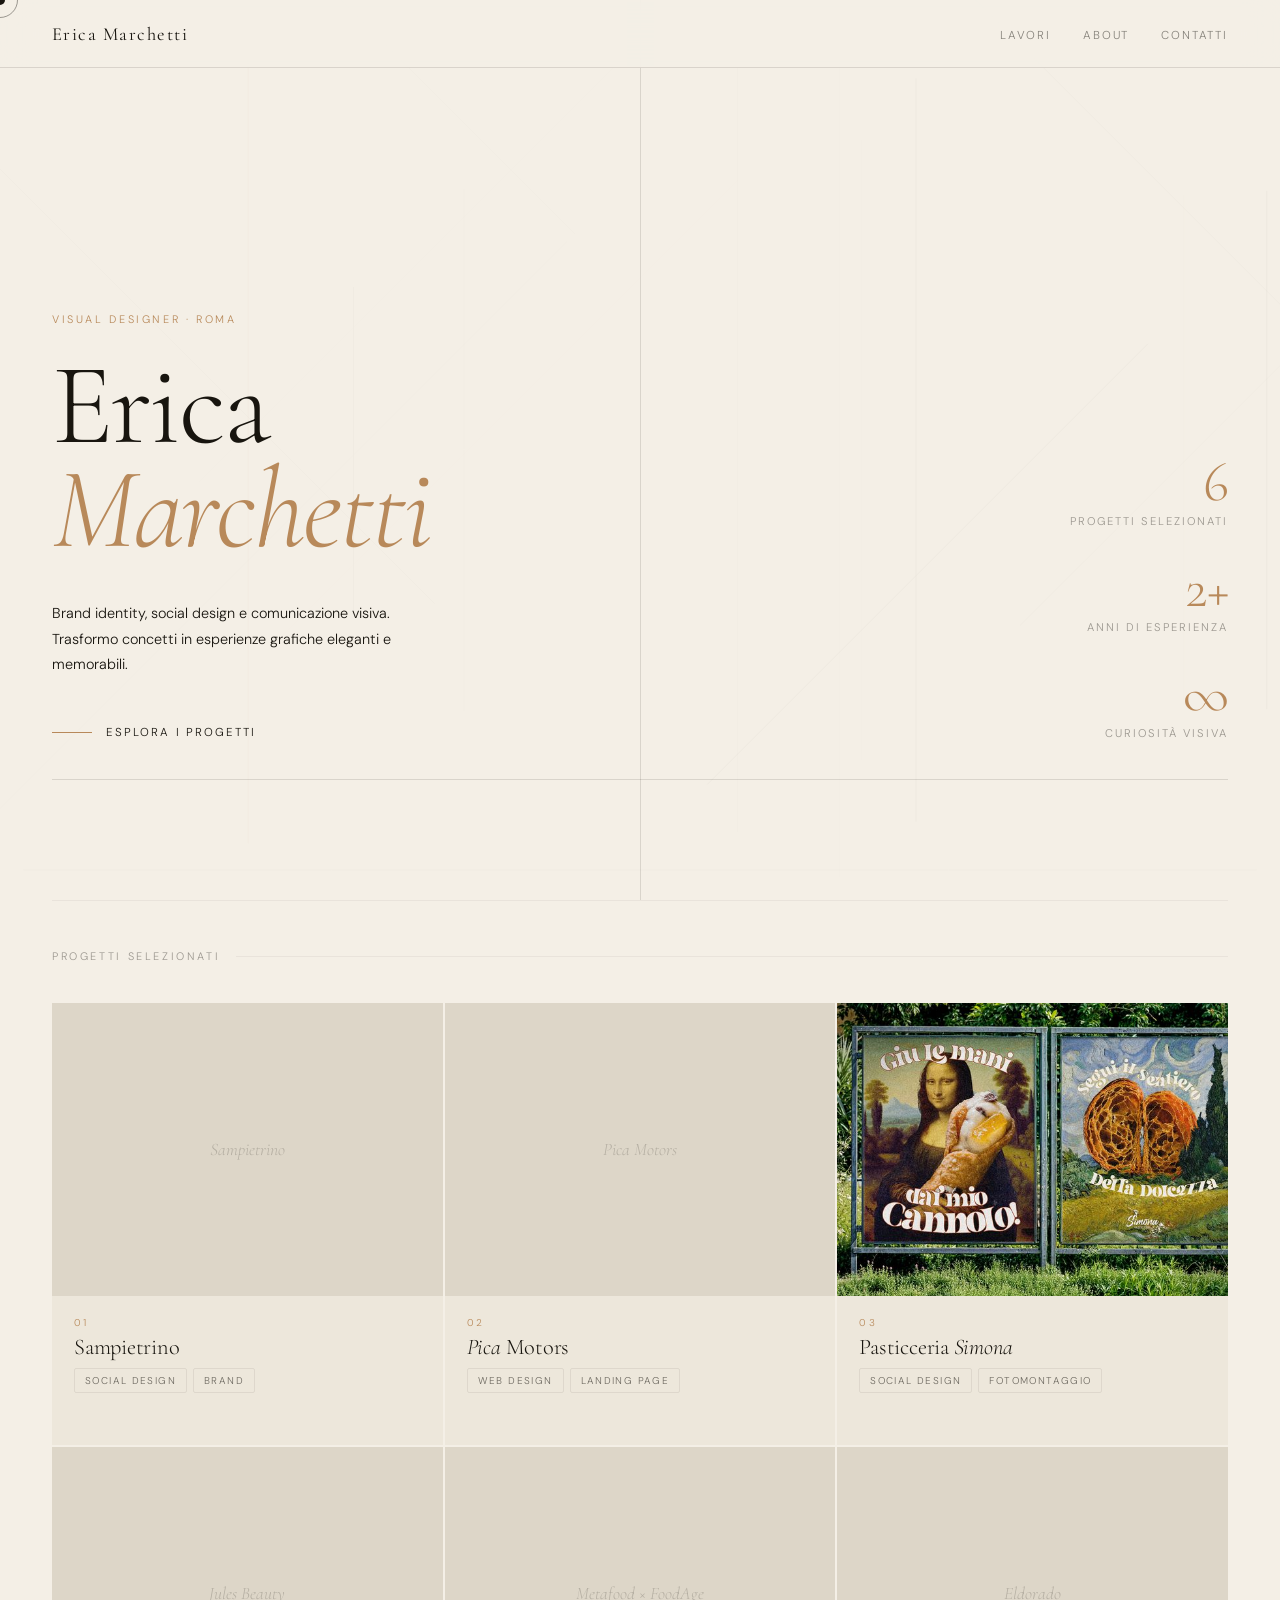
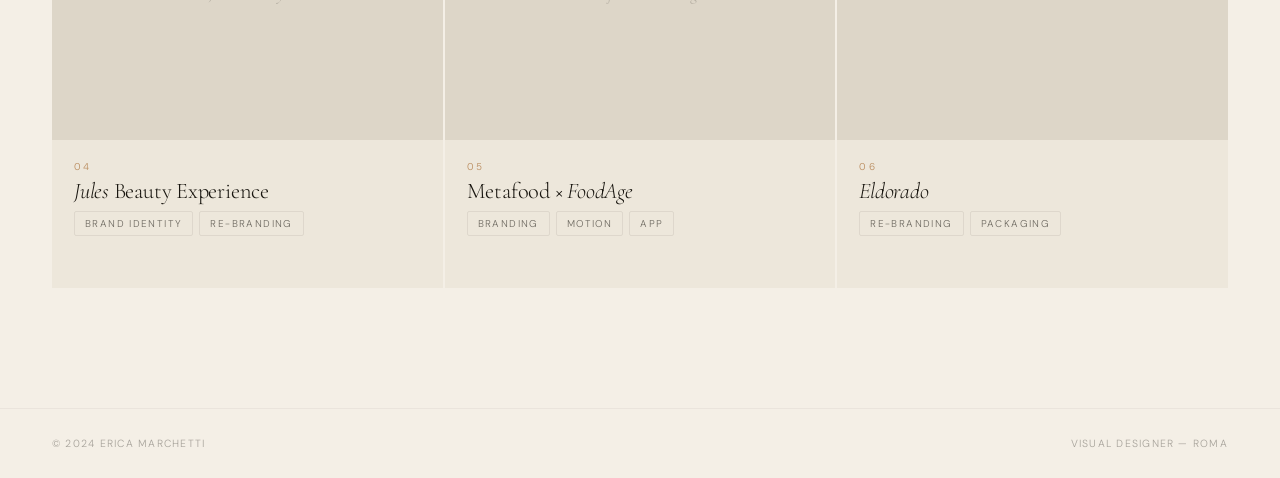
==== index.html @ 9c2c6894 "Add files via upload" ====
<!DOCTYPE html>
<html lang="it">
<head>
  <meta charset="UTF-8"/>
  <meta name="viewport" content="width=device-width, initial-scale=1.0"/>
  <title>Erica Marchetti — Visual Designer</title>
  <link href="https://fonts.googleapis.com/css2?family=Cormorant+Garamond:ital,wght@0,300;0,400;0,600;1,300;1,400;1,600&family=DM+Sans:wght@300;400;500&display=swap" rel="stylesheet"/>
  <style>
    :root {
      --cream: #f4efe6;
      --cream-dark: #ede7db;
      --ink: #18150f;
      --ink-mid: rgba(24,21,15,0.5);
      --ink-light: rgba(24,21,15,0.12);
      --gold: #b8895a;
      --gold-light: #d4a97a;
    }

    *, *::before, *::after { box-sizing: border-box; margin: 0; padding: 0; }
    html { scroll-behavior: smooth; font-size: 16px; }

    body {
      background: var(--cream);
      color: var(--ink);
      font-family: 'DM Sans', sans-serif;
      font-weight: 300;
      overflow-x: hidden;
      cursor: none;
    }

    /* CURSOR */
    .cursor {
      position: fixed; top: 0; left: 0; z-index: 9999;
      width: 10px; height: 10px;
      background: var(--ink);
      border-radius: 50%;
      pointer-events: none;
      transform: translate(-50%, -50%);
      transition: width 0.3s, height 0.3s, background 0.3s;
    }
    .cursor-ring {
      position: fixed; top: 0; left: 0; z-index: 9998;
      width: 36px; height: 36px;
      border: 1px solid var(--ink);
      border-radius: 50%;
      pointer-events: none;
      transform: translate(-50%, -50%);
      transition: width 0.3s, height 0.3s, opacity 0.3s;
      opacity: 0.4;
    }
    body.hovering .cursor { width: 6px; height: 6px; background: var(--gold); }
    body.hovering .cursor-ring { width: 56px; height: 56px; opacity: 0.18; }

    /* PAGE SYSTEM */
    .page { display: none; min-height: 100vh; }
    .page.active { display: block; animation: pageFadeIn 0.55s ease; }
    @keyframes pageFadeIn { from { opacity: 0; transform: translateY(14px); } to { opacity: 1; transform: translateY(0); } }

    /* NAV */
    nav {
      position: fixed; top: 0; left: 0; right: 0; z-index: 200;
      height: 68px;
      display: flex; align-items: center; justify-content: space-between;
      padding: 0 52px;
      background: rgba(244,239,230,0.92);
      backdrop-filter: blur(16px);
      border-bottom: 1px solid var(--ink-light);
    }
    .nav-logo {
      font-family: 'Cormorant Garamond', serif;
      font-size: 1.15rem; font-weight: 400; letter-spacing: 0.08em;
      color: var(--ink); text-decoration: none; cursor: none;
    }
    .nav-links { display: flex; gap: 32px; list-style: none; }
    .nav-links a {
      font-size: 0.72rem; letter-spacing: 0.16em; text-transform: uppercase;
      color: var(--ink); text-decoration: none; opacity: 0.5;
      transition: opacity 0.3s; cursor: none;
    }
    .nav-links a:hover { opacity: 1; }
    .nav-back {
      display: none; align-items: center; gap: 10px;
      font-size: 0.72rem; letter-spacing: 0.16em; text-transform: uppercase;
      color: var(--ink); text-decoration: none; opacity: 0.5;
      transition: opacity 0.3s; cursor: none;
      background: none; border: none; font-family: inherit;
    }
    .nav-back:hover { opacity: 1; }
    .nav-back.visible { display: flex; }

    /* HERO */
    .hero {
      min-height: 100vh;
      padding: 68px 52px 80px;
      display: grid; grid-template-columns: 1fr 1fr;
      align-items: end; position: relative; overflow: hidden;
    }
    .hero::before {
      content: ''; position: absolute; top: 0; left: 50%; bottom: 0;
      width: 1px; background: var(--ink-light);
    }
    .hero-line-h {
      position: absolute; left: 52px; right: 52px; bottom: 120px;
      height: 1px; background: var(--ink-light);
    }
    .hero-left { padding-bottom: 80px; }
    .hero-eyebrow {
      font-size: 0.68rem; letter-spacing: 0.24em; text-transform: uppercase;
      color: var(--gold); margin-bottom: 28px;
      animation: fadeUp 1s ease both;
    }
    .hero-name {
      font-family: 'Cormorant Garamond', serif;
      font-size: clamp(5rem, 9vw, 8.5rem);
      font-weight: 300; line-height: 0.9; letter-spacing: -0.02em;
      animation: fadeUp 1s 0.1s ease both;
    }
    .hero-name em { font-style: italic; color: var(--gold); display: block; }
    .hero-role {
      margin-top: 40px; font-size: 0.9rem; line-height: 1.75;
      opacity: 0.6; max-width: 380px;
      animation: fadeUp 1s 0.2s ease both;
    }
    .hero-cta {
      margin-top: 48px; display: inline-flex; align-items: center; gap: 14px;
      font-size: 0.72rem; letter-spacing: 0.18em; text-transform: uppercase;
      color: var(--ink); text-decoration: none; cursor: none;
      animation: fadeUp 1s 0.35s ease both; transition: gap 0.3s;
    }
    .hero-cta:hover { gap: 22px; }
    .hero-cta-line { width: 40px; height: 1px; background: var(--gold); }
    .hero-right {
      padding-bottom: 80px; display: flex; flex-direction: column;
      justify-content: flex-end; align-items: flex-end;
      animation: fadeUp 1s 0.4s ease both;
    }
    .hero-stats { display: flex; flex-direction: column; gap: 32px; text-align: right; }
    .stat-num {
      font-family: 'Cormorant Garamond', serif;
      font-size: 3.5rem; font-weight: 300; line-height: 1;
      color: var(--gold); letter-spacing: -0.02em;
    }
    .stat-label { font-size: 0.7rem; letter-spacing: 0.18em; text-transform: uppercase; opacity: 0.4; margin-top: 4px; }

    /* PROJECTS INDEX */
    #page-home .projects-section { padding: 0 52px 120px; }
    .projects-label {
      font-size: 0.68rem; letter-spacing: 0.24em; text-transform: uppercase;
      opacity: 0.4; padding: 48px 0 40px;
      border-top: 1px solid var(--ink-light);
      display: flex; align-items: center; gap: 16px;
    }
    .projects-label::after { content: ''; flex: 1; height: 1px; background: var(--ink-light); }
    .projects-list { display: flex; flex-direction: column; }
    .project-row {
      display: grid; grid-template-columns: 64px 1fr auto 160px;
      align-items: center; gap: 32px;
      padding: 28px 0; border-bottom: 1px solid var(--ink-light);
      cursor: none; position: relative;
      transition: padding-left 0.4s ease;
      text-decoration: none; color: inherit;
    }
    .project-row::before {
      content: ''; position: absolute; left: 0; top: 0; bottom: 0;
      width: 0; background: var(--cream-dark);
      transition: width 0.4s ease; z-index: -1;
    }
    .project-row:hover { padding-left: 20px; }
    .project-row:hover::before { width: 100%; }
    .row-num {
      font-family: 'Cormorant Garamond', serif;
      font-size: 1.1rem; font-weight: 300; opacity: 0.3; letter-spacing: 0.06em;
    }
    .row-title {
      font-family: 'Cormorant Garamond', serif;
      font-size: clamp(1.6rem, 2.5vw, 2.2rem); font-weight: 300; letter-spacing: -0.01em;
    }
    .row-title em { font-style: italic; }
    .row-tags { display: flex; gap: 8px; flex-wrap: wrap; justify-content: flex-end; }
    .tag {
      font-size: 0.62rem; letter-spacing: 0.14em; text-transform: uppercase;
      padding: 5px 10px; border: 1px solid var(--ink-light); border-radius: 2px;
      white-space: nowrap; opacity: 0.6;
    }
    .row-arrow {
      display: flex; align-items: center; justify-content: flex-end;
      opacity: 0; transform: translateX(-8px);
      transition: all 0.3s; font-size: 0.7rem;
      letter-spacing: 0.16em; text-transform: uppercase; gap: 8px;
    }
    .row-arrow svg { width: 18px; }
    .project-row:hover .row-arrow { opacity: 1; transform: translateX(0); }

    /* DETAIL PAGES */
    .detail-hero {
      min-height: 58vh; padding: 120px 52px 80px;
      display: grid; grid-template-columns: 1fr 1fr;
      align-items: end; gap: 80px;
      border-bottom: 1px solid var(--ink-light);
      position: relative; overflow: hidden;
    }
    .detail-hero-bg {
      position: absolute; inset: 0;
      display: flex; align-items: center; justify-content: center;
      font-family: 'Cormorant Garamond', serif;
      font-size: clamp(7rem, 18vw, 20rem);
      font-weight: 300; font-style: italic;
      opacity: 0.04; color: var(--ink);
      pointer-events: none; user-select: none;
      letter-spacing: -0.04em; white-space: nowrap;
    }
    .detail-eyebrow {
      font-size: 0.65rem; letter-spacing: 0.24em; text-transform: uppercase;
      color: var(--gold); margin-bottom: 20px;
    }
    .detail-title {
      font-family: 'Cormorant Garamond', serif;
      font-size: clamp(2.8rem, 5.5vw, 5rem);
      font-weight: 300; line-height: 0.95; letter-spacing: -0.02em;
    }
    .detail-title em { font-style: italic; }
    .detail-meta { display: flex; flex-direction: column; gap: 24px; justify-content: flex-end; }
    .meta-item { display: flex; flex-direction: column; gap: 6px; }
    .meta-label { font-size: 0.62rem; letter-spacing: 0.2em; text-transform: uppercase; opacity: 0.4; }
    .meta-value { font-size: 0.88rem; }

    .detail-body { padding: 80px 52px; }
    .detail-grid {
      display: grid; grid-template-columns: 1fr 1fr;
      gap: 80px; margin-bottom: 80px;
      padding-bottom: 80px; border-bottom: 1px solid var(--ink-light);
    }
    .detail-section-label {
      font-size: 0.62rem; letter-spacing: 0.22em; text-transform: uppercase;
      color: var(--gold); margin-bottom: 16px;
    }
    .detail-section-title {
      font-family: 'Cormorant Garamond', serif;
      font-size: 1.5rem; font-weight: 300; margin-bottom: 16px;
    }
    .detail-text { font-size: 0.92rem; line-height: 1.85; opacity: 0.65; }
    .tools-row { display: flex; flex-wrap: wrap; gap: 8px; margin-top: 24px; }
    .tool-chip {
      padding: 7px 14px; border: 1px solid var(--ink-light);
      font-size: 0.72rem; letter-spacing: 0.08em; border-radius: 2px;
    }

    /* MOCKUP PLACEHOLDERS */
    .mockup-grid { display: grid; gap: 3px; margin-bottom: 60px; }
    .mockup-grid.cols-2 { grid-template-columns: 1fr 1fr; }
    .mockup-grid.cols-3 { grid-template-columns: 1fr 1fr 1fr; }
    .mockup-grid.hero-layout { grid-template-columns: 2fr 1fr; }
    .mockup {
      aspect-ratio: 4/3; background: var(--cream-dark);
      display: flex; align-items: center; justify-content: center;
      position: relative; overflow: hidden;
    }
    .mockup.tall { aspect-ratio: 3/4; }
    .mockup.wide { aspect-ratio: 16/7; grid-column: 1 / -1; }
    .mockup.square { aspect-ratio: 1; }
    .mockup-inner { text-align: center; }
    .mockup-svg { width: 36px; height: 36px; margin: 0 auto 12px; opacity: 0.2; display: block; }
    .mockup-label {
      font-size: 0.6rem; letter-spacing: 0.18em; text-transform: uppercase;
      opacity: 0.25;
    }
    .mockup.dark .mockup-label { color: #fff; }
    .mockup.dark .mockup-svg { filter: invert(1); }

    /* per-project tints */
    .t1 { background: #ece2cf; }
    .t2 { background: #1c1c21; }
    .t3 { background: #e8ddd3; }
    .t4 { background: #dde0ef; }
    .t5 { background: #261710; }
    .t6 { background: #f5d5df; }

    /* palette swatch row */
    .palette-row { display: flex; gap: 3px; margin-bottom: 60px; }
    .swatch { height: 56px; flex: 1; }

    /* NEXT PROJECT */
    .next-project {
      padding: 60px 52px; border-top: 1px solid var(--ink-light);
      display: flex; align-items: center; justify-content: space-between;
      cursor: none; text-decoration: none; color: var(--ink);
      transition: background 0.4s;
    }
    .next-project:hover { background: var(--cream-dark); }
    .next-label { font-size: 0.65rem; letter-spacing: 0.2em; text-transform: uppercase; opacity: 0.4; margin-bottom: 10px; }
    .next-title {
      font-family: 'Cormorant Garamond', serif;
      font-size: clamp(1.8rem, 3vw, 2.8rem); font-weight: 300; letter-spacing: -0.01em;
    }
    .next-arrow { font-size: 2rem; opacity: 0.3; transition: transform 0.3s, opacity 0.3s; }
    .next-project:hover .next-arrow { transform: translateX(12px); opacity: 0.7; }

    /* ABOUT */
    .about-hero {
      padding: 140px 52px 80px;
      display: grid; grid-template-columns: 1fr 1fr;
      gap: 80px; border-bottom: 1px solid var(--ink-light);
    }
    .about-title {
      font-family: 'Cormorant Garamond', serif;
      font-size: clamp(3.5rem, 7vw, 6rem);
      font-weight: 300; line-height: 0.92; letter-spacing: -0.02em;
    }
    .about-title em { font-style: italic; color: var(--gold); }
    .about-bio-text { font-size: 1rem; line-height: 1.9; opacity: 0.65; padding-top: 16px; }
    .about-bio-text strong { font-weight: 500; color: var(--ink); }
    .about-skills-section { padding: 80px 52px; }
    .skills-grid { display: grid; grid-template-columns: repeat(3, 1fr); gap: 2px; margin-top: 48px; }
    .skill-card {
      padding: 36px 28px; background: var(--cream-dark);
      border-bottom: 3px solid transparent; transition: border-color 0.3s;
    }
    .skill-card:hover { border-color: var(--gold); }
    .skill-card-num {
      font-family: 'Cormorant Garamond', serif;
      font-size: 2.5rem; font-weight: 300; color: var(--gold); opacity: 0.5; margin-bottom: 16px;
    }
    .skill-card-title { font-size: 0.9rem; font-weight: 500; margin-bottom: 10px; }
    .skill-card-text { font-size: 0.8rem; line-height: 1.7; opacity: 0.55; }

    /* CONTACT */
    .contact-hero {
      min-height: 100vh; padding: 68px 52px 80px;
      display: flex; flex-direction: column; justify-content: center;
    }
    .contact-title {
      font-family: 'Cormorant Garamond', serif;
      font-size: clamp(4rem, 9vw, 9rem);
      font-weight: 300; line-height: 0.9;
      letter-spacing: -0.03em; margin-bottom: 64px;
    }
    .contact-title em { font-style: italic; color: var(--gold); }
    .contact-item {
      display: flex; align-items: center; justify-content: space-between;
      padding: 28px 0; border-bottom: 1px solid var(--ink-light);
      text-decoration: none; color: var(--ink); cursor: none;
      transition: padding-left 0.3s;
    }
    .contact-item:first-of-type { border-top: 1px solid var(--ink-light); }
    .contact-item:hover { padding-left: 16px; }
    .contact-item-label { font-size: 0.65rem; letter-spacing: 0.2em; text-transform: uppercase; opacity: 0.4; width: 120px; }
    .contact-item-value {
      font-family: 'Cormorant Garamond', serif;
      font-size: clamp(1.3rem, 2.5vw, 2rem); font-weight: 300; flex: 1;
    }
    .contact-item-arrow { opacity: 0; transform: translateX(-8px); transition: all 0.3s; font-size: 1.2rem; }
    .contact-item:hover .contact-item-arrow { opacity: 0.5; transform: translateX(0); }

    /* FOOTER */
    footer {
      padding: 28px 52px; border-top: 1px solid var(--ink-light);
      display: flex; align-items: center; justify-content: space-between;
      font-size: 0.65rem; letter-spacing: 0.12em; text-transform: uppercase; opacity: 0.35;
    }

    /* REVEAL */
    .reveal { opacity: 0; transform: translateY(28px); transition: opacity 0.7s ease, transform 0.7s ease; }
    .reveal.vis { opacity: 1; transform: translateY(0); }

    /* ANIMATED BACKGROUND CANVAS */
    #bg-canvas {
      position: fixed; inset: 0; z-index: 0;
      pointer-events: none;
      opacity: 1;
    }

    /* Ensure all page content sits above canvas */
    nav { z-index: 200; }
    .page > * { position: relative; z-index: 1; }
    .page > section, .page > footer { position: relative; z-index: 1; }

    /* PAGE TRANSITION — smoother */
    .page.active { animation: pageFadeIn 0.7s cubic-bezier(0.22,1,0.36,1); }
    @keyframes pageFadeIn {
      from { opacity: 0; transform: translateY(20px); }
      to   { opacity: 1; transform: translateY(0); }
    }

    @keyframes fadeUp {
      from { opacity: 0; transform: translateY(22px); }
      to   { opacity: 1; transform: translateY(0); }
    }

    /* GRID B — Homepage project cards */
    .projects-grid-b {
      display: grid;
      grid-template-columns: repeat(3, 1fr);
      gap: 2px;
    }
    .proj-card {
      display: flex; flex-direction: column;
      text-decoration: none; color: var(--ink);
      background: var(--cream-dark);
      overflow: hidden;
      transition: background 0.3s;
      cursor: none;
    }
    .proj-card:hover { background: #e6dfd3; }
    .proj-card-img {
      width: 100%; aspect-ratio: 4/3;
      overflow: hidden; flex-shrink: 0;
      transition: transform 0.5s ease;
    }
    .proj-card:hover .proj-card-img { transform: scale(1.04); }
    .proj-card-img--ph {
      background: #ddd6c8;
      display: flex; align-items: center; justify-content: center;
    }
    .proj-card-img--ph span {
      font-family: 'Cormorant Garamond', serif;
      font-style: italic; font-size: 1.1rem;
      color: var(--ink); opacity: 0.2;
    }
    .proj-card-body {
      padding: 20px 22px 24px;
      display: flex; flex-direction: column; gap: 6px;
    }
    .proj-card-num {
      font-size: 0.62rem; letter-spacing: 0.22em;
      text-transform: uppercase; color: var(--gold);
    }
    .proj-card-title {
      font-family: 'Cormorant Garamond', serif;
      font-size: 1.4rem; font-weight: 300;
      line-height: 1.1; letter-spacing: -0.01em;
    }
    .proj-card-title em { font-style: italic; }
    .proj-card-tags { display: flex; gap: 6px; flex-wrap: wrap; margin-top: 2px; }
    .proj-card-arrow {
      font-size: 0.68rem; letter-spacing: 0.16em;
      text-transform: uppercase; color: var(--gold);
      margin-top: 8px; opacity: 0;
      transform: translateX(-6px);
      transition: opacity 0.3s, transform 0.3s;
    }
    .proj-card:hover .proj-card-arrow { opacity: 1; transform: translateX(0); }

    /* REAL PROJECT IMAGES */
    .img-block {
      width: 100%; overflow: hidden;
      position: relative;
    }
    .img-block img {
      width: 100%; height: 100%;
      object-fit: cover; display: block;
      transition: transform 0.6s ease;
    }
    .img-block:hover img { transform: scale(1.03); }
    .img-block.tall { aspect-ratio: 3/4; }
    .img-block.wide { aspect-ratio: 16/7; grid-column: 1 / -1; }
    .img-block.square { aspect-ratio: 1; }
    .img-block.natural { aspect-ratio: auto; }
    .img-block.natural img { height: auto; object-fit: contain; }

    /* Row thumbnail in homepage */
    .row-thumb {
      width: 56px; height: 40px; overflow: hidden;
      border-radius: 2px; flex-shrink: 0;
    }
    .row-thumb img { width: 100%; height: 100%; object-fit: cover; }

    /* RESPONSIVE */
    @media (max-width: 860px) {
      nav, .hero, .detail-hero, .about-hero, .contact-hero,
      #page-home .projects-section, .detail-body,
      .about-skills-section, .next-project, footer { padding-left: 24px; padding-right: 24px; }
      .hero, .detail-hero, .about-hero { grid-template-columns: 1fr; }
      .hero::before { display: none; }
      .detail-grid, .skills-grid { grid-template-columns: 1fr; gap: 40px; }
      .projects-grid-b { grid-template-columns: 1fr; }
      .mockup-grid.cols-2, .mockup-grid.cols-3, .mockup-grid.hero-layout { grid-template-columns: 1fr; }
      .project-row { grid-template-columns: 40px 1fr auto; }
      .row-tags { display: none; }
      body { cursor: auto; }
      .cursor, .cursor-ring { display: none; }
    }
  </style>
</head>
<body>

<canvas id="bg-canvas"></canvas>
<div class="cursor" id="cursor"></div>
<div class="cursor-ring" id="cursorRing"></div>

<!-- NAV -->
<nav>
  <a class="nav-logo" href="#" onclick="showPage('home');return false;">Erica Marchetti</a>
  <button class="nav-back" id="navBack" onclick="goBack()">
    ← Torna ai progetti
  </button>
  <ul class="nav-links" id="navLinks">
    <li><a href="#" onclick="showPage('home');return false;">Lavori</a></li>
    <li><a href="#" onclick="showPage('about');return false;">About</a></li>
    <li><a href="#" onclick="showPage('contact');return false;">Contatti</a></li>
  </ul>
</nav>


<!-- ══════════ HOME ══════════ -->
<div id="page-home" class="page active">
  <section class="hero">
    <div class="hero-line-h"></div>
    <div class="hero-left">
      <p class="hero-eyebrow">Visual Designer · Roma</p>
      <h1 class="hero-name">Erica<em>Marchetti</em></h1>
      <p class="hero-role">Brand identity, social design e comunicazione visiva. Trasformo concetti in esperienze grafiche eleganti e memorabili.</p>
      <a class="hero-cta" href="#" onclick="scrollToProjects();return false;">
        <span class="hero-cta-line"></span>Esplora i progetti
      </a>
    </div>
    <div class="hero-right">
      <div class="hero-stats">
        <div><div class="stat-num">6</div><div class="stat-label">Progetti selezionati</div></div>
        <div><div class="stat-num">2+</div><div class="stat-label">Anni di esperienza</div></div>
        <div><div class="stat-num">∞</div><div class="stat-label">Curiosità visiva</div></div>
      </div>
    </div>
  </section>

  <section class="projects-section" id="projectsSection">
    <p class="projects-label">Progetti selezionati</p>
    <div class="projects-grid-b">

      <a class="proj-card reveal" href="#" onclick="showProject('sampietrino');return false;">
        <div class="proj-card-img proj-card-img--ph"><span>Sampietrino</span></div>
        <div class="proj-card-body">
          <span class="proj-card-num">01</span>
          <h3 class="proj-card-title">Sampietrino</h3>
          <div class="proj-card-tags"><span class="tag">Social Design</span><span class="tag">Brand</span></div>
          <span class="proj-card-arrow">Scopri →</span>
        </div>
      </a>

      <a class="proj-card reveal" href="#" onclick="showProject('picamotors');return false;">
        <div class="proj-card-img proj-card-img--ph"><span>Pica Motors</span></div>
        <div class="proj-card-body">
          <span class="proj-card-num">02</span>
          <h3 class="proj-card-title"><em>Pica</em> Motors</h3>
          <div class="proj-card-tags"><span class="tag">Web Design</span><span class="tag">Landing Page</span></div>
          <span class="proj-card-arrow">Scopri →</span>
        </div>
      </a>

      <a class="proj-card reveal" href="#" onclick="showProject('simona');return false;">
        <div class="proj-card-img" style="background-image:url('[data-uri]');background-size:cover;background-position:center;"></div>
        <div class="proj-card-body">
          <span class="proj-card-num">03</span>
          <h3 class="proj-card-title">Pasticceria <em>Simona</em></h3>
          <div class="proj-card-tags"><span class="tag">Social Design</span><span class="tag">Fotomontaggio</span></div>
          <span class="proj-card-arrow">Scopri →</span>
        </div>
      </a>

      <a class="proj-card reveal" href="#" onclick="showProject('jules');return false;">
        <div class="proj-card-img proj-card-img--ph"><span>Jules Beauty</span></div>
        <div class="proj-card-body">
          <span class="proj-card-num">04</span>
          <h3 class="proj-card-title"><em>Jules</em> Beauty Experience</h3>
          <div class="proj-card-tags"><span class="tag">Brand Identity</span><span class="tag">Re-branding</span></div>
          <span class="proj-card-arrow">Scopri →</span>
        </div>
      </a>

      <a class="proj-card reveal" href="#" onclick="showProject('metafood');return false;">
        <div class="proj-card-img proj-card-img--ph"><span>Metafood × FoodAge</span></div>
        <div class="proj-card-body">
          <span class="proj-card-num">05</span>
          <h3 class="proj-card-title">Metafood × <em>FoodAge</em></h3>
          <div class="proj-card-tags"><span class="tag">Branding</span><span class="tag">Motion</span><span class="tag">App</span></div>
          <span class="proj-card-arrow">Scopri →</span>
        </div>
      </a>

      <a class="proj-card reveal" href="#" onclick="showProject('eldorado');return false;">
        <div class="proj-card-img proj-card-img--ph"><span>Eldorado</span></div>
        <div class="proj-card-body">
          <span class="proj-card-num">06</span>
          <h3 class="proj-card-title"><em>Eldorado</em></h3>
          <div class="proj-card-tags"><span class="tag">Re-branding</span><span class="tag">Packaging</span></div>
          <span class="proj-card-arrow">Scopri →</span>
        </div>
      </a>

    </div>
  </section>
  </section>
  <footer><span>© 2024 Erica Marchetti</span><span>Visual Designer — Roma</span></footer>
</div>


<!-- ══════════ SAMPIETRINO ══════════ -->
<div id="page-sampietrino" class="page">
  <section class="detail-hero">
    <div class="detail-hero-bg">Sampietrino</div>
    <div>
      <p class="detail-eyebrow">Progetto Lavorativo · Social Design</p>
      <h1 class="detail-title">Sampietrino</h1>
    </div>
    <div class="detail-meta">
      <div class="meta-item"><span class="meta-label">Tipo</span><span class="meta-value">Contenuti Social & Menù</span></div>
      <div class="meta-item"><span class="meta-label">Cliente</span><span class="meta-value">Osteria Sampietrino, Roma</span></div>
      <div class="meta-item"><span class="meta-label">Strumenti</span><span class="meta-value">Illustrator · Photoshop · InDesign</span></div>
    </div>
  </section>
  <div class="detail-body">
    <div class="detail-grid reveal">
      <div>
        <p class="detail-section-label">Brief</p>
        <h2 class="detail-section-title">L'identità elegante di un'osteria romana</h2>
        <p class="detail-text">Sviluppo di format e contenuti creativi per la pagina Instagram di Sampietrino, osteria di San Giovanni famosa per le sue raffinate rivisitazioni dei piatti della tradizione romana. Lo scopo era comunicare l'identità elegante e ricercata del ristorante senza perdere il suo legame con la romanità.</p>
      </div>
      <div>
        <p class="detail-section-label">Soluzione</p>
        <h2 class="detail-section-title">Pattern, shooting e menù degustazione</h2>
        <p class="detail-text">È stato realizzato un pattern personalizzato ispirato ai sampietrini, i blocchi di pietra del centro storico romano da cui il ristorante prende il nome. Il pattern, fine ed elegante, è usato sia nelle grafiche social che nei menù per gli eventi-degustazione. La comunicazione copre piatti, vini e il quartiere San Giovanni.</p>
        <div class="tools-row">
          <span class="tool-chip">Brand Pattern</span><span class="tool-chip">Social Content</span>
          <span class="tool-chip">Food Photography</span><span class="tool-chip">Menu Design</span>
          <span class="tool-chip">Adobe Illustrator</span>
        </div>
      </div>
    </div>
    <!-- Palette -->
    <div class="palette-row reveal">
      <div class="swatch" style="background:#cd8936;"></div>
      <div class="swatch" style="background:#9a1828;"></div>
      <div class="swatch" style="background:#5e6a34;"></div>
      <div class="swatch" style="background:#f08275;"></div>
      <div class="swatch" style="background:#5b3624;"></div>
      <div class="swatch" style="background:#e1be99;"></div>
    </div>
    <div class="mockup-grid hero-layout reveal">
      <div class="mockup wide t1" style="grid-column:1/2;aspect-ratio:4/3;">
        <div class="mockup-inner">
          <svg class="mockup-svg" viewBox="0 0 36 36" fill="none" stroke="currentColor" stroke-width="1"><rect x="4" y="4" width="28" height="28" rx="2"/><circle cx="18" cy="18" r="7"/></svg>
          <p class="mockup-label">Post Instagram principale</p>
        </div>
      </div>
      <div class="mockup tall t1">
        <div class="mockup-inner">
          <svg class="mockup-svg" viewBox="0 0 36 36" fill="none" stroke="currentColor" stroke-width="1"><path d="M4 4h7v7H4zM14 4h7v7h-7zM25 4h7v7h-7zM4 14h7v7H4zM14 14h7v7h-7zM25 14h7v7h-7zM4 25h7v7H4zM14 25h7v7h-7zM25 25h7v7h-7z"/></svg>
          <p class="mockup-label">Pattern sampietrini</p>
        </div>
      </div>
    </div>
    <div class="mockup-grid cols-3 reveal">
      <div class="mockup t1"><div class="mockup-inner"><p class="mockup-label">Story Instagram</p></div></div>
      <div class="mockup t1"><div class="mockup-inner"><p class="mockup-label">Menù degustazione</p></div></div>
      <div class="mockup t1"><div class="mockup-inner"><p class="mockup-label">Post stagionale</p></div></div>
    </div>
  </div>
  <a class="next-project" href="#" onclick="showProject('picamotors');return false;">
    <div><p class="next-label">Progetto successivo</p><p class="next-title">Pica Motors</p></div>
    <span class="next-arrow">→</span>
  </a>
</div>


<!-- ══════════ PICA MOTORS ══════════ -->
<div id="page-picamotors" class="page">
  <section class="detail-hero">
    <div class="detail-hero-bg">Pica</div>
    <div>
      <p class="detail-eyebrow">Progetto Lavorativo · Web Design</p>
      <h1 class="detail-title"><em>Pica</em> Motors</h1>
    </div>
    <div class="detail-meta">
      <div class="meta-item"><span class="meta-label">Tipo</span><span class="meta-value">Landing Page</span></div>
      <div class="meta-item"><span class="meta-label">Cliente</span><span class="meta-value">Pica Motors, Provincia di Roma</span></div>
      <div class="meta-item"><span class="meta-label">Strumenti</span><span class="meta-value">Figma · Illustrator · Photoshop</span></div>
    </div>
  </section>
  <div class="detail-body">
    <div class="detail-grid reveal">
      <div>
        <p class="detail-section-label">Brief</p>
        <h2 class="detail-section-title">Cinquant'anni di passione per le due ruote</h2>
        <p class="detail-text">Ideazione e sviluppo di una landing page per Pica Motors, concessionaria attiva da cinquant'anni nella vendita di moto, scooter, accessori e ricambi. Punto di riferimento per l'intera provincia di Roma sia come rivenditore ufficiale che come centro specializzato.</p>
      </div>
      <div>
        <p class="detail-section-label">Soluzione</p>
        <h2 class="detail-section-title">Velocità e dinamismo nel design</h2>
        <p class="detail-text">La landing page usa i colori aziendali con uno stile moderno e dinamico grazie a elementi grafici e forme che evocano movimento e velocità. La pagina guida gli utenti delle campagne verso i vari servizi — moto nuove, officina, vendita usato — facilitando il contatto diretto con l'azienda.</p>
        <div class="tools-row">
          <span class="tool-chip">UI Design</span><span class="tool-chip">Landing Page</span>
          <span class="tool-chip">Figma</span><span class="tool-chip">Responsive</span>
        </div>
      </div>
    </div>
    <div class="mockup-grid reveal" style="grid-template-columns:1fr;">
      <div class="mockup wide t2 dark">
        <div class="mockup-inner">
          <svg class="mockup-svg" viewBox="0 0 36 36" fill="none" stroke="white" stroke-width="1" style="opacity:.25"><rect x="2" y="6" width="32" height="22" rx="2"/><path d="M12 32h12M18 28v4"/></svg>
          <p class="mockup-label">Desktop — Hero Section</p>
        </div>
      </div>
    </div>
    <div class="mockup-grid cols-3 reveal">
      <div class="mockup t2 dark"><div class="mockup-inner">
        <svg class="mockup-svg" viewBox="0 0 36 36" fill="none" stroke="white" stroke-width="1" style="opacity:.2"><rect x="11" y="2" width="14" height="32" rx="3"/></svg>
        <p class="mockup-label">Mobile View</p>
      </div></div>
      <div class="mockup t2 dark"><div class="mockup-inner">
        <svg class="mockup-svg" viewBox="0 0 36 36" fill="none" stroke="white" stroke-width="1" style="opacity:.2"><rect x="4" y="4" width="28" height="28" rx="2"/></svg>
        <p class="mockup-label">Sezione Catalogo</p>
      </div></div>
      <div class="mockup t2 dark"><div class="mockup-inner"><p class="mockup-label" style="color:#fff;">Sezione Officina</p></div></div>
    </div>
  </div>
  <a class="next-project" href="#" onclick="showProject('simona');return false;">
    <div><p class="next-label">Progetto successivo</p><p class="next-title">Pasticceria Simona</p></div>
    <span class="next-arrow">→</span>
  </a>
</div>


<!-- ══════════ PASTICCERIA SIMONA ══════════ -->
<div id="page-simona" class="page">
  <section class="detail-hero">
    <div class="detail-hero-bg">Simona</div>
    <div>
      <p class="detail-eyebrow">Progetto Lavorativo · Social Design</p>
      <h1 class="detail-title">Pasticceria<em>Simona</em></h1>
    </div>
    <div class="detail-meta">
      <div class="meta-item"><span class="meta-label">Tipo</span><span class="meta-value">Grafiche Creative per i Social</span></div>
      <div class="meta-item"><span class="meta-label">Cliente</span><span class="meta-value">Pasticceria Simona, Ostia</span></div>
      <div class="meta-item"><span class="meta-label">Strumenti</span><span class="meta-value">Photoshop · Illustrator</span></div>
    </div>
  </section>
  <div class="detail-body">
    <div class="detail-grid reveal">
      <div>
        <p class="detail-section-label">Brief</p>
        <h2 class="detail-section-title">Un laboratorio storico con l'anima dell'arte</h2>
        <p class="detail-text">Pasticceria Simona è un laboratorio storico di Lido di Ostia, a conduzione familiare, il cui mestiere si tramanda di padre in figlio. Il progetto per i social ha voluto mettere in risalto questa artigianalità, puntando sulle preparazioni in laboratorio.</p>
      </div>
      <div>
        <p class="detail-section-label">Soluzione</p>
        <h2 class="detail-section-title">I dolci entrano nei capolavori dell'arte</h2>
        <p class="detail-text">Dall'idea che la pasticceria sia un'arte, è nata la serie di fotomontaggi che integra i dolci della pasticceria nei dipinti più noti della storia dell'arte. Il tone of voice è ironico, irriverente e talvolta evocativo — un mix tra cultura pop e artigianalità autentica.</p>
        <div class="tools-row">
          <span class="tool-chip">Fotomontaggio</span><span class="tool-chip">Social Content</span>
          <span class="tool-chip">Photoshop</span><span class="tool-chip">Copywriting</span>
          <span class="tool-chip">Art Direction</span>
        </div>
      </div>
    </div>
    <!-- Outdoor billboard mockup — full width -->
    <div class="mockup-grid reveal" style="grid-template-columns:1fr; margin-bottom:3px;">
      <div class="img-block wide" style="aspect-ratio:16/7;">
        <img src="[data-uri]" alt="Outdoor billboard Pasticceria Simona — Gioconda e Van Gogh"/>
      </div>
    </div>

    <!-- Social mockup + phone side by side -->
    <div class="mockup-grid cols-2 reveal">
      <div class="img-block" style="aspect-ratio:4/3;">
        <img src="[data-uri]" alt="Social media mockup Pasticceria Simona"/>
      </div>
      <div class="img-block" style="aspect-ratio:4/3;">
        <img src="[data-uri]" alt="Instagram post Gioconda cannolo — Pasticceria Simona"/>
      </div>
    </div>

    <!-- Tote bag + packaging box -->
    <div class="mockup-grid cols-2 reveal">
      <div class="img-block" style="aspect-ratio:3/4;">
        <img src="[data-uri]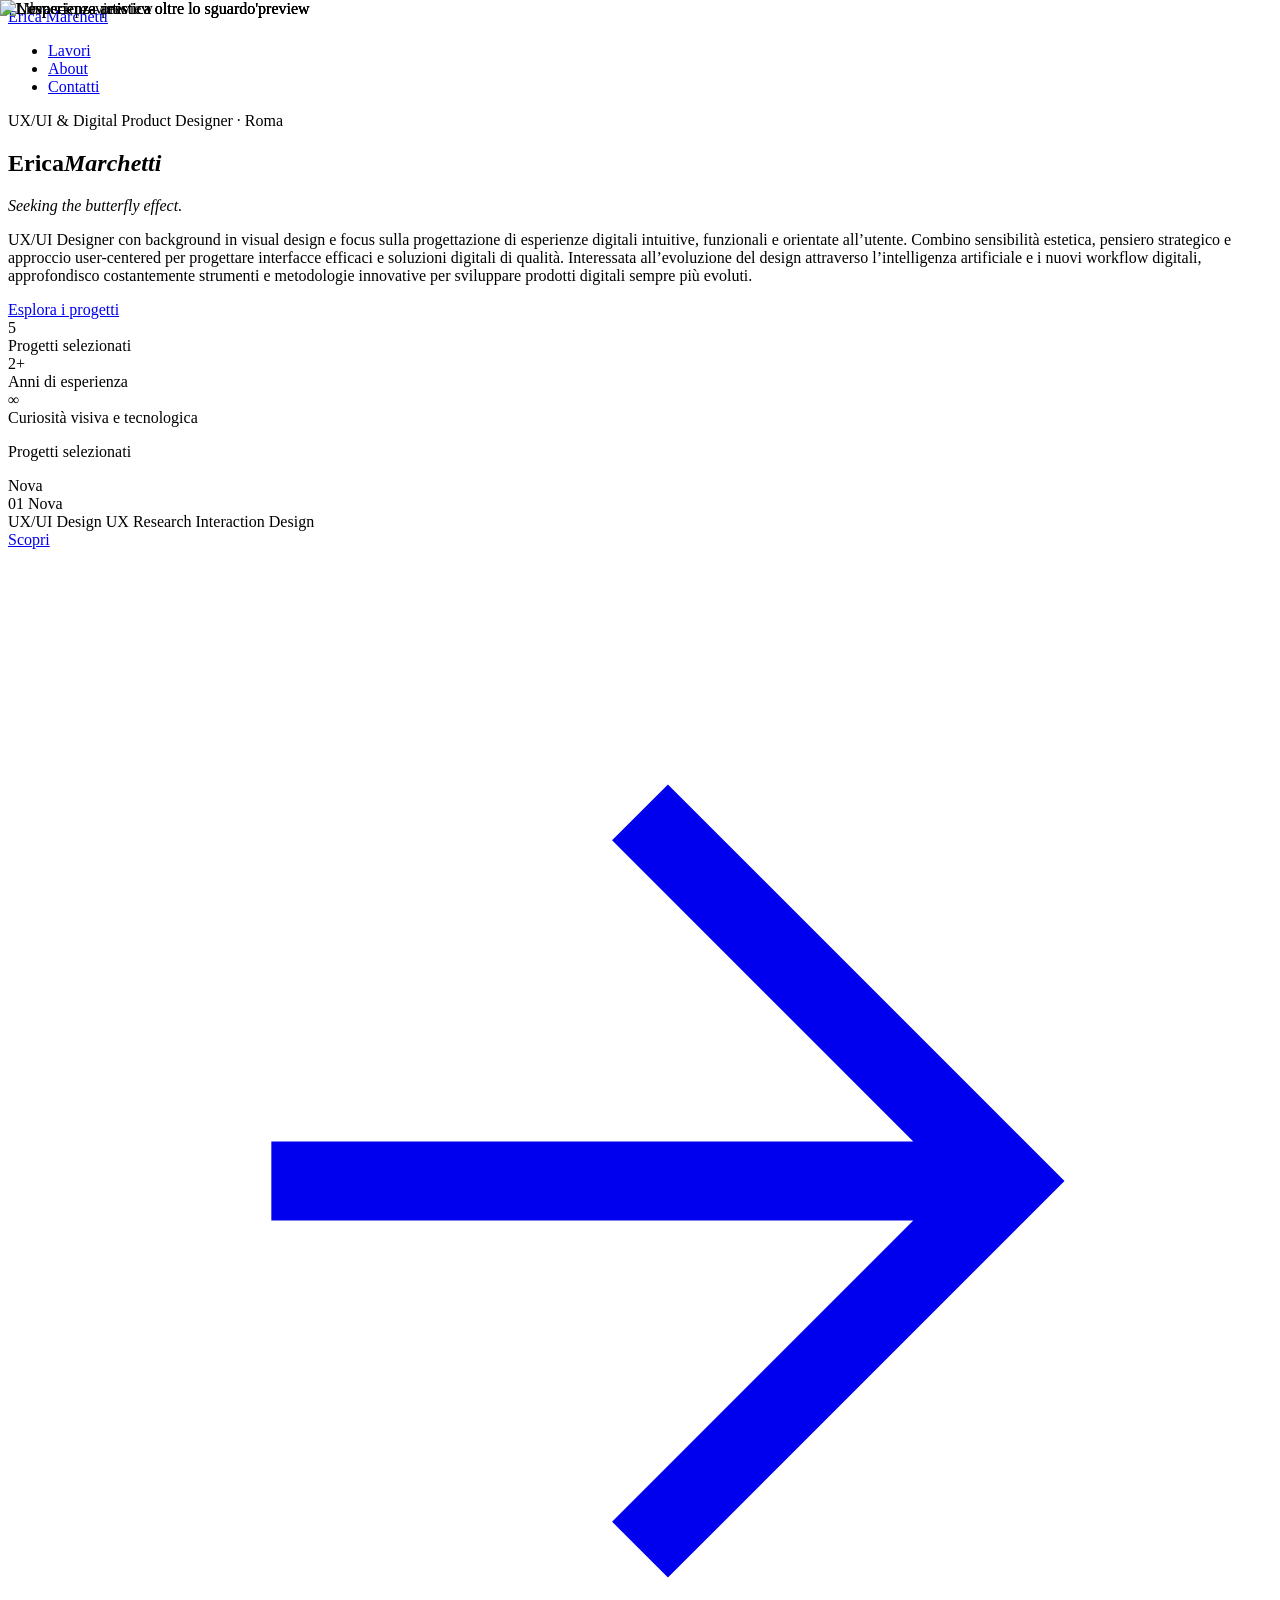
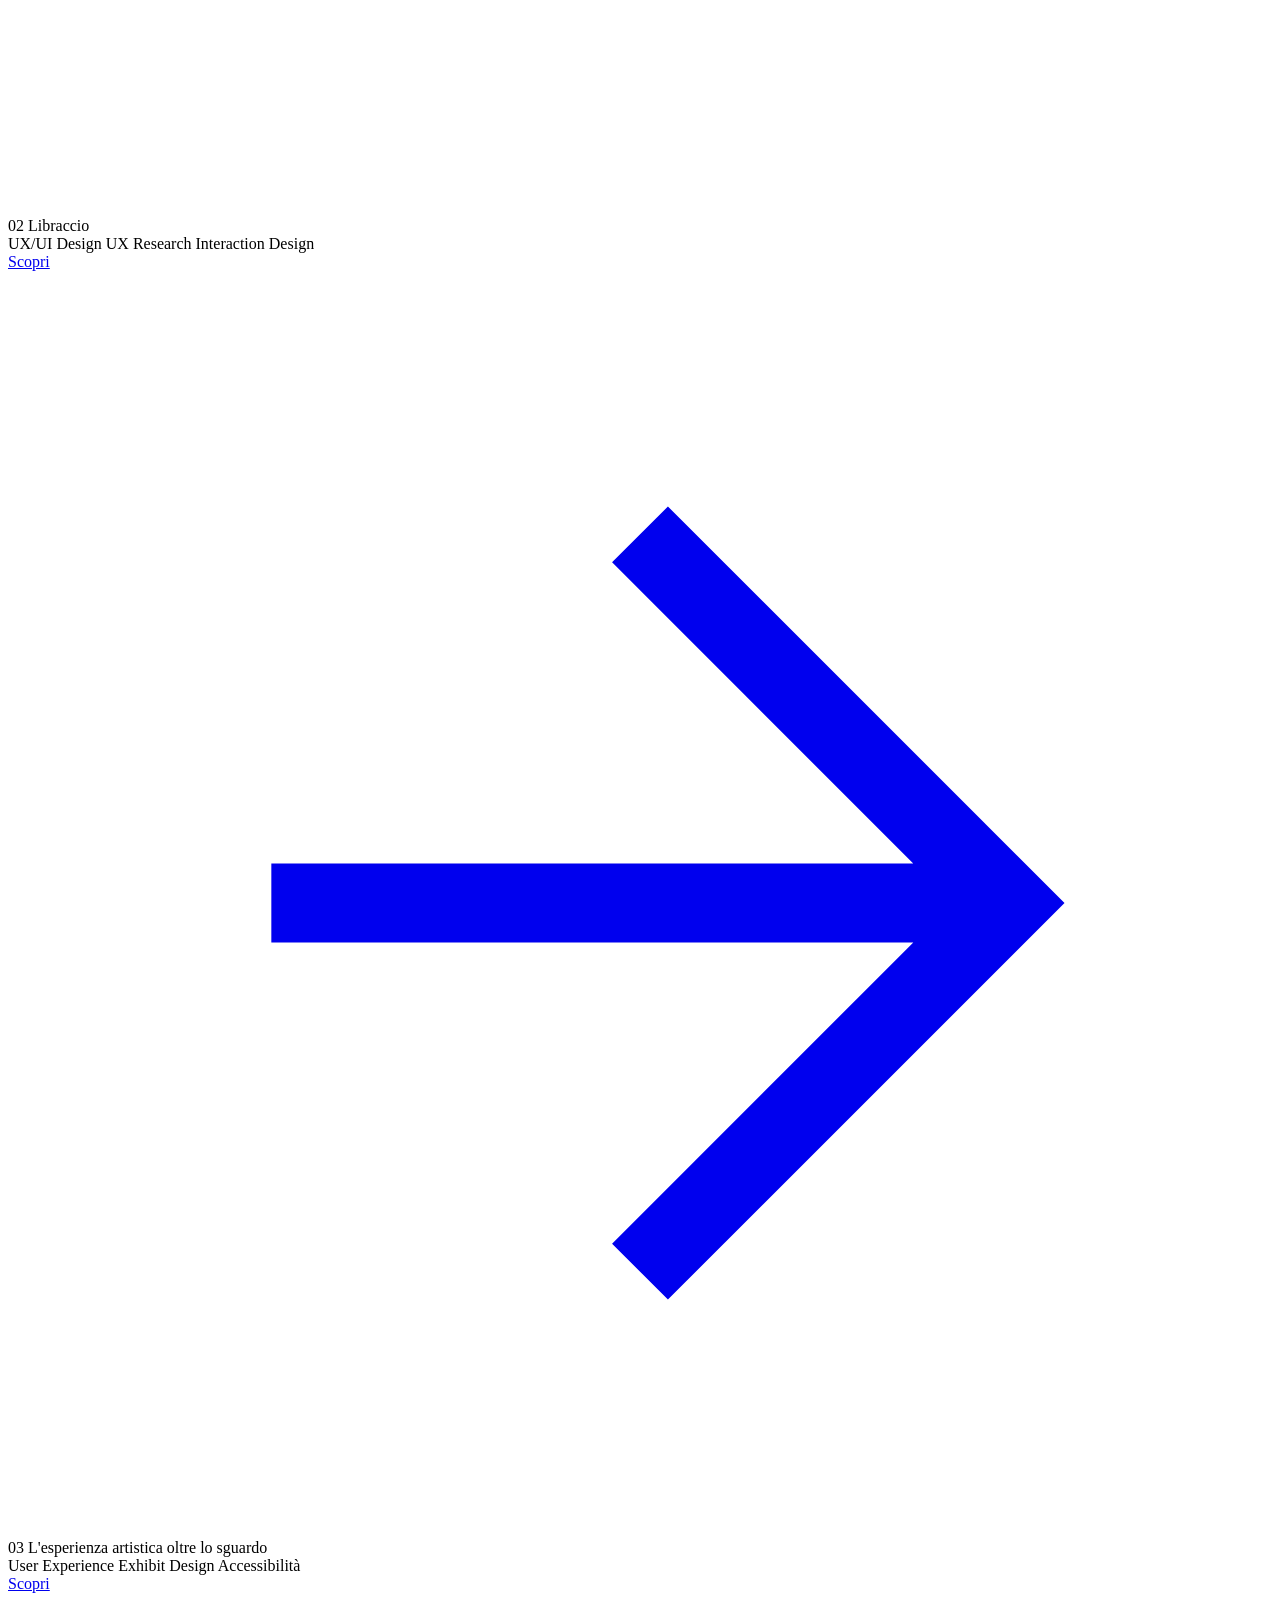
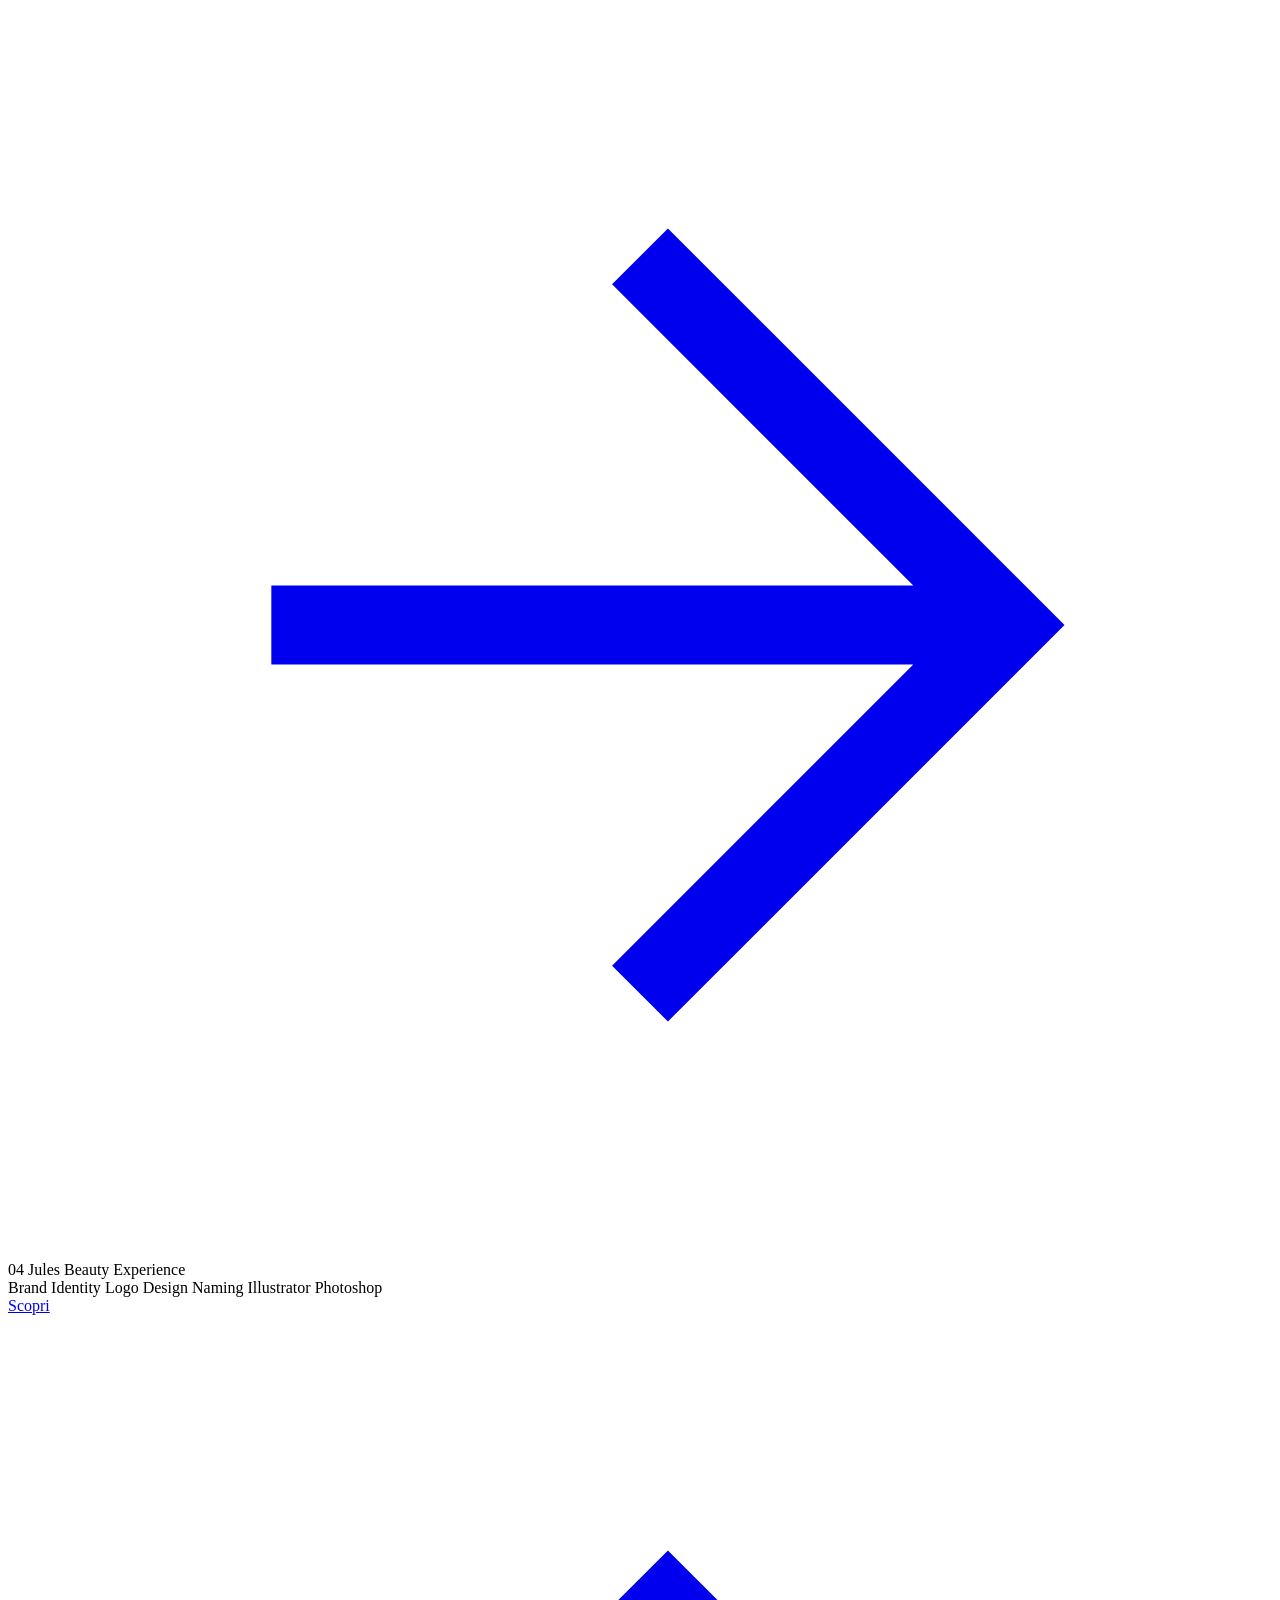
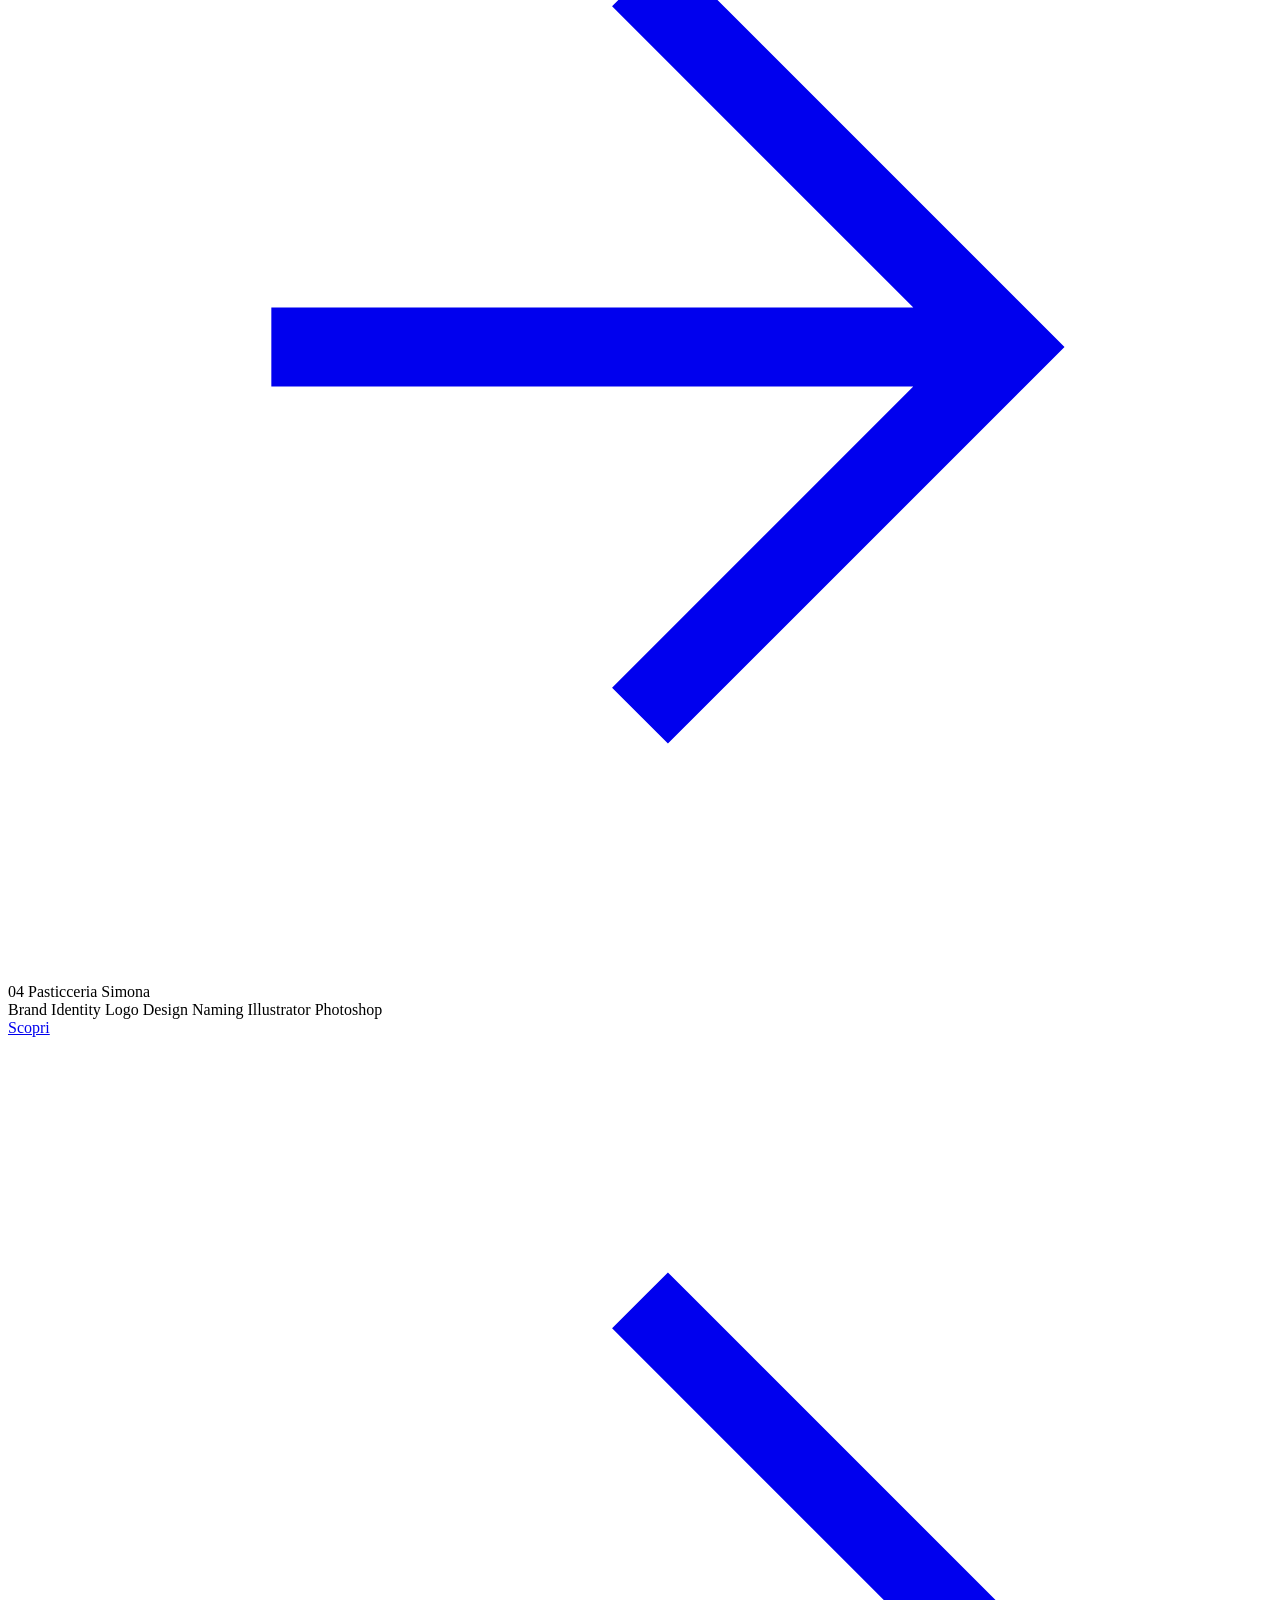
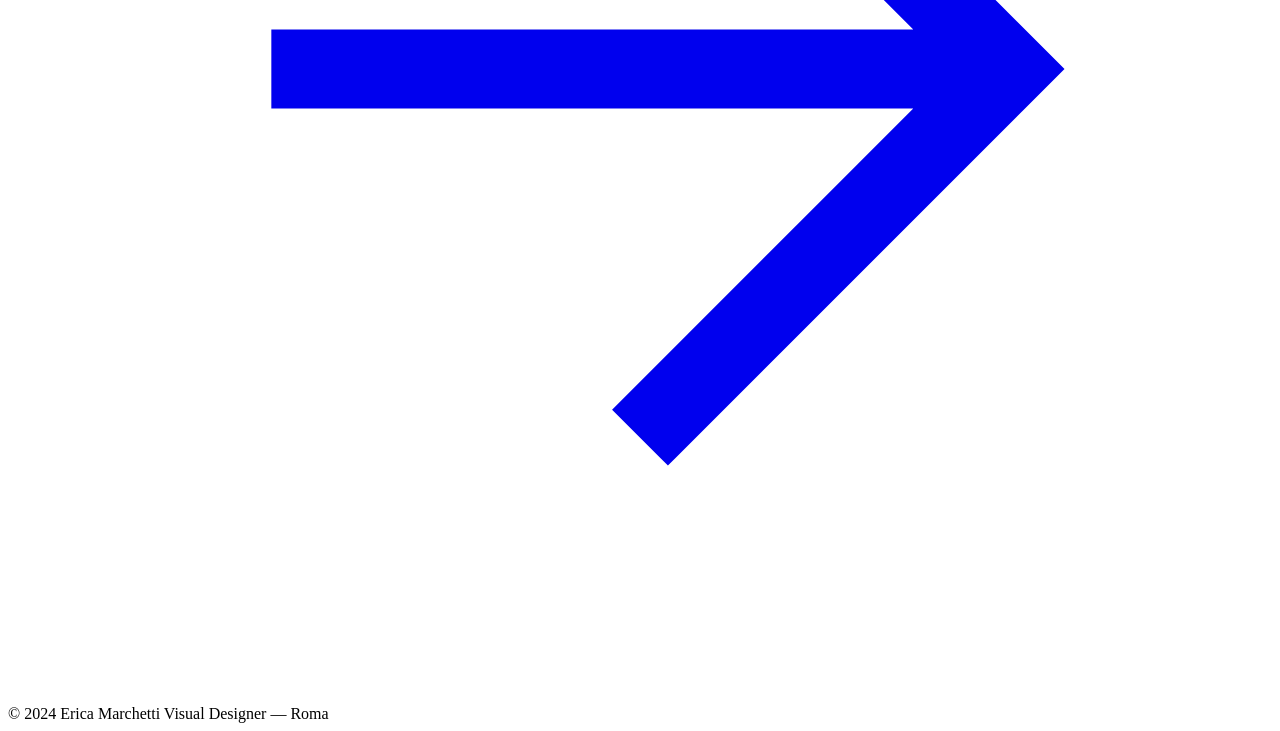
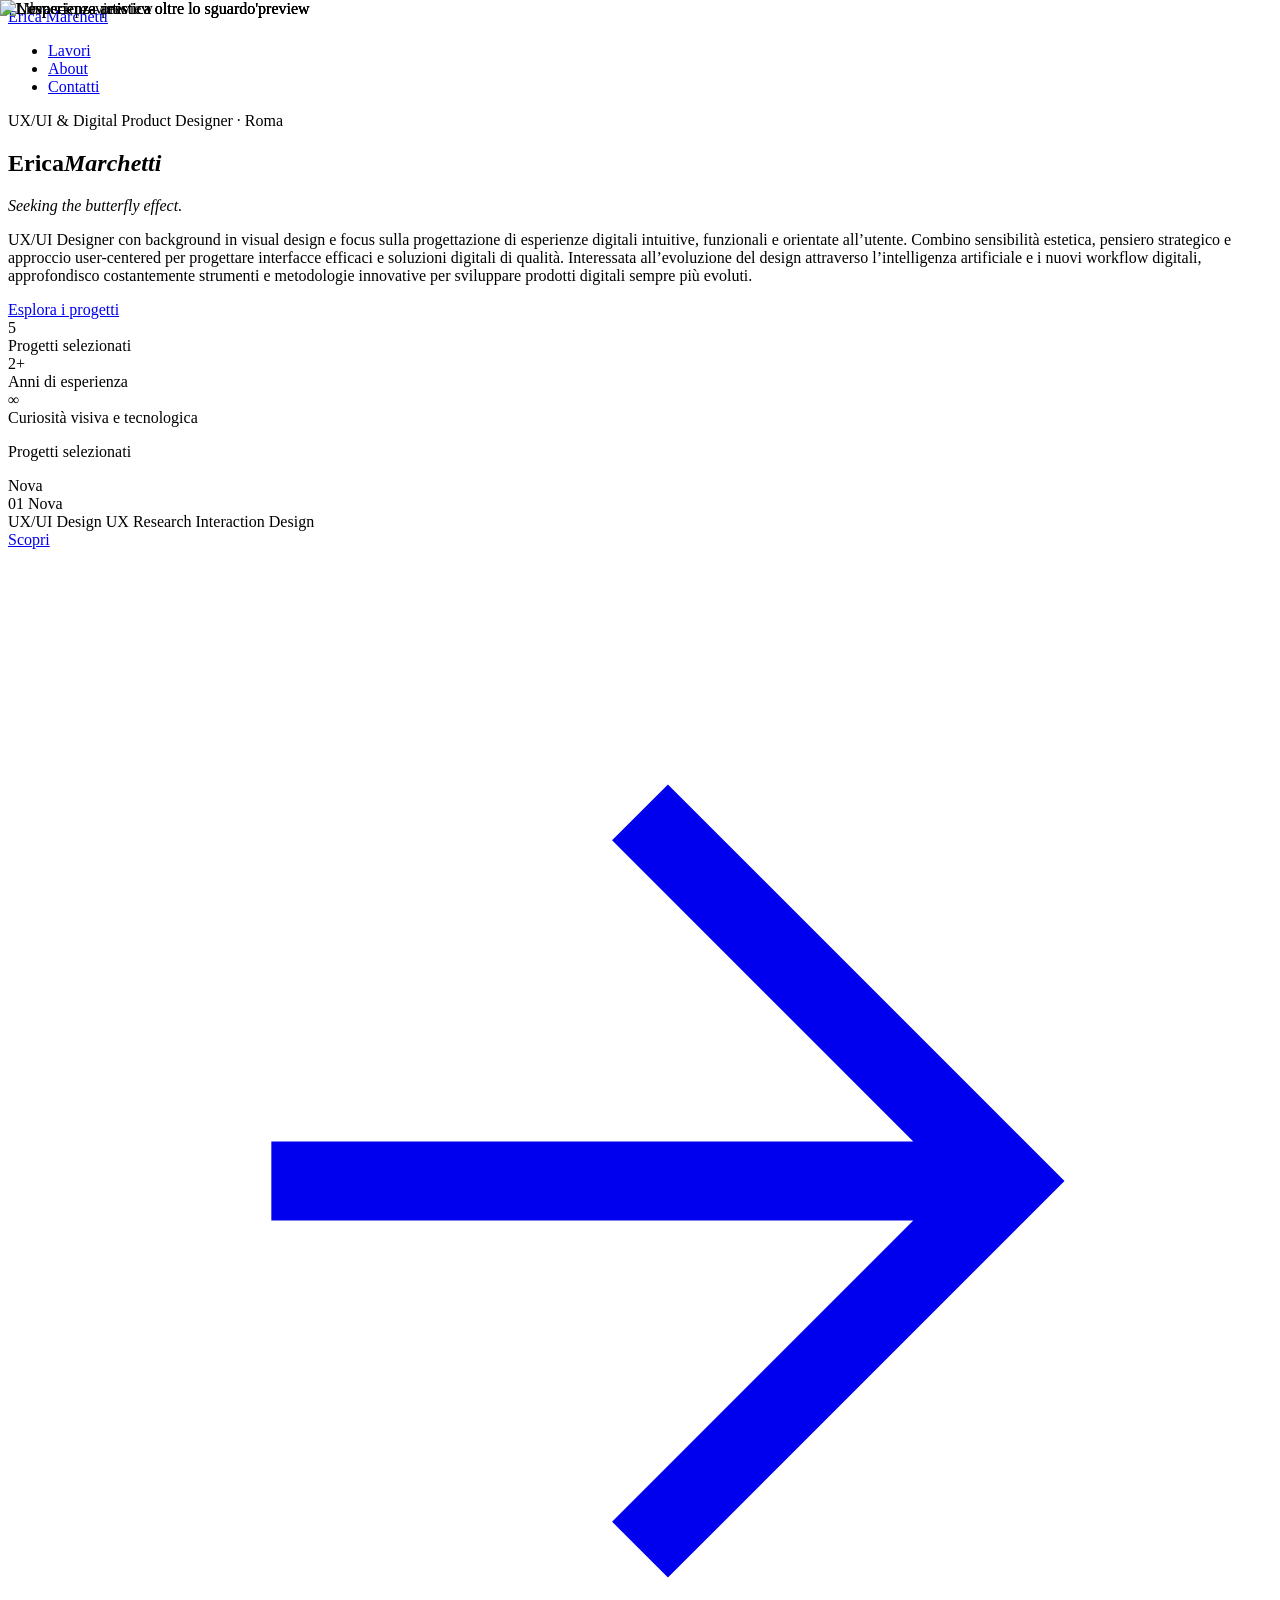
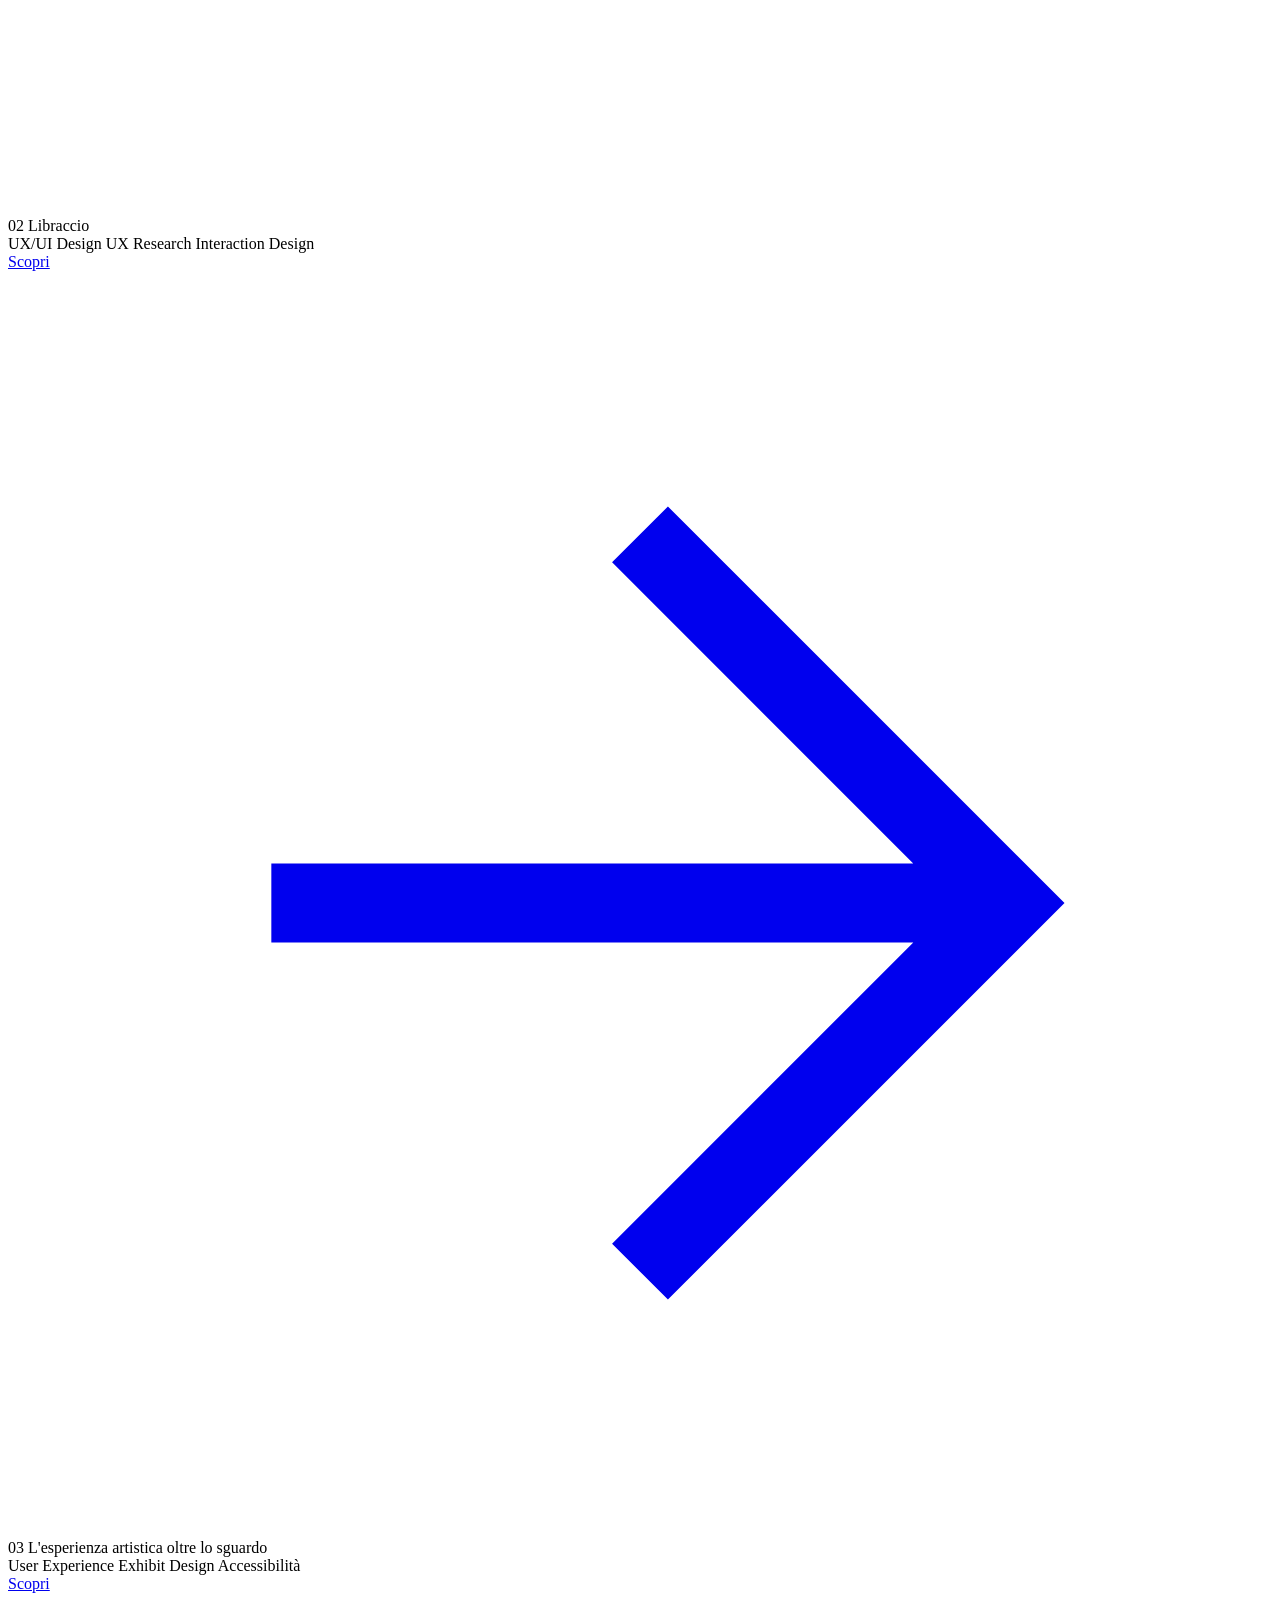
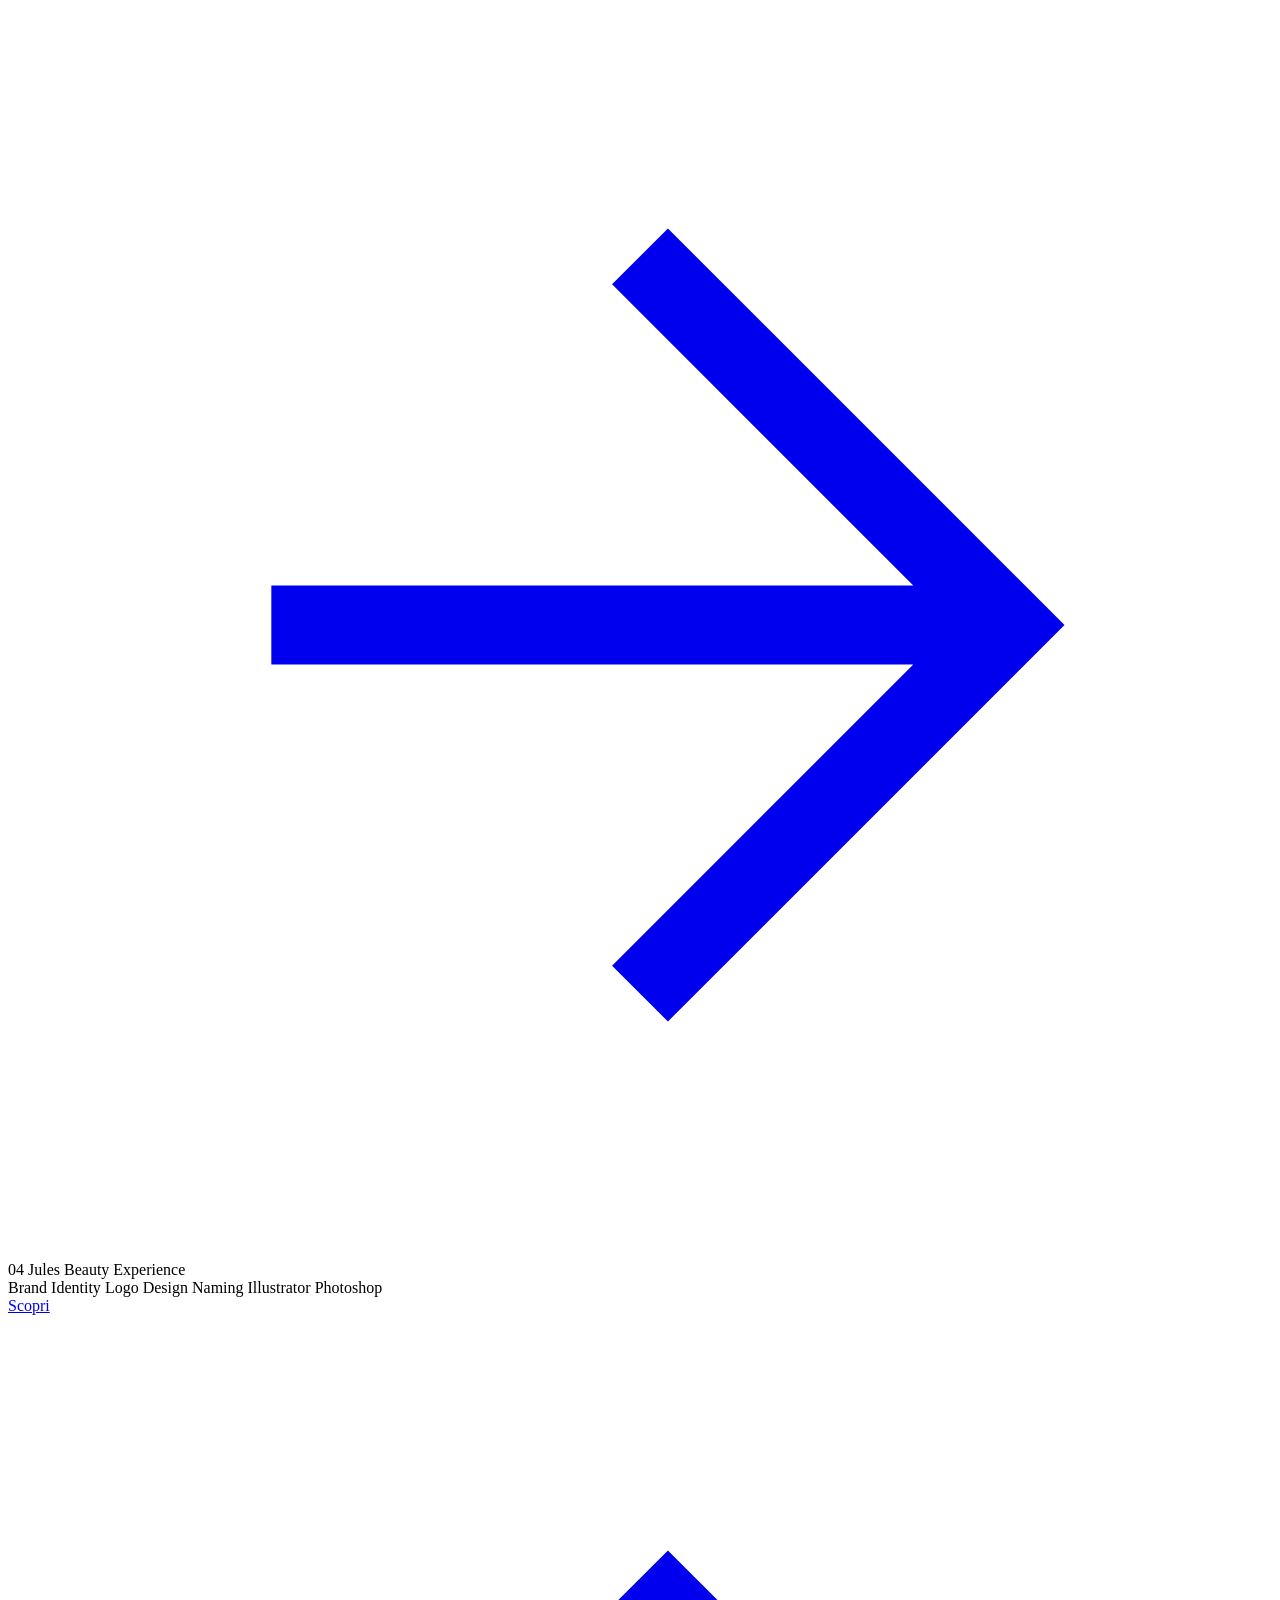
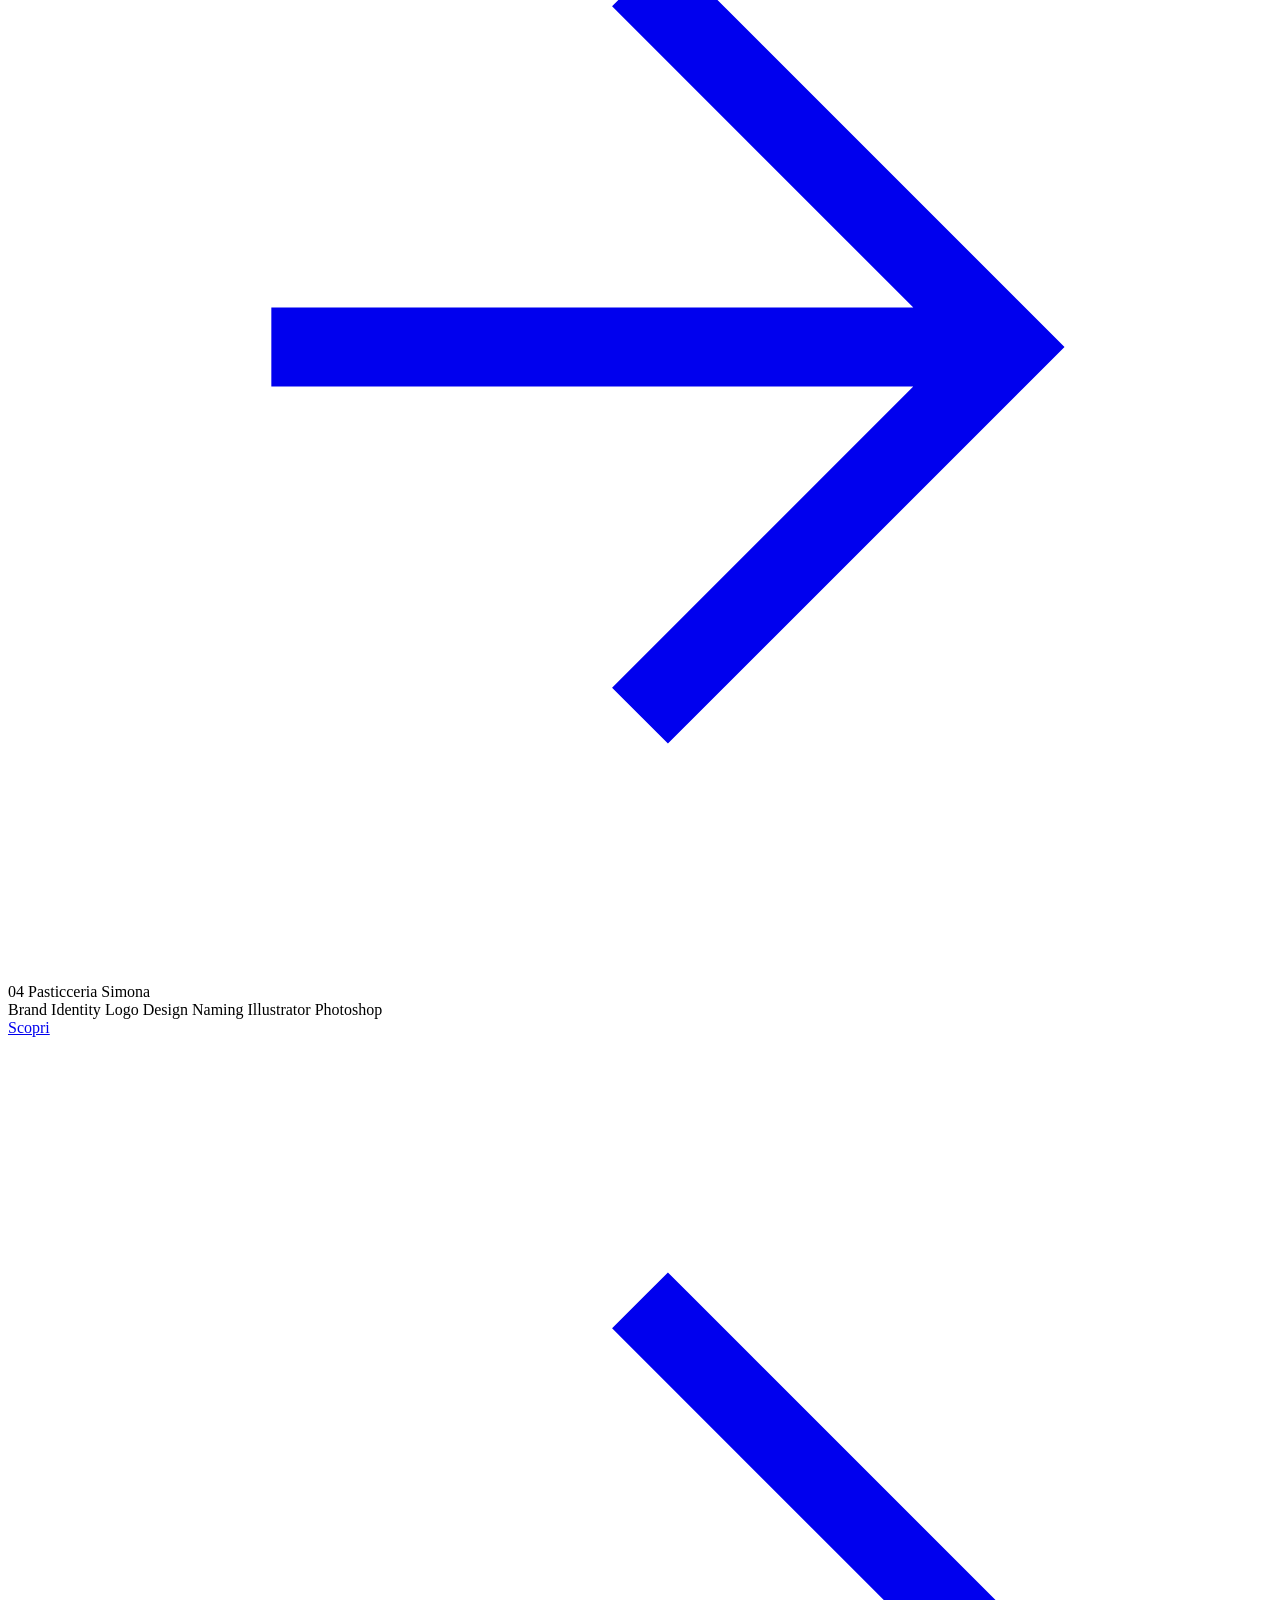
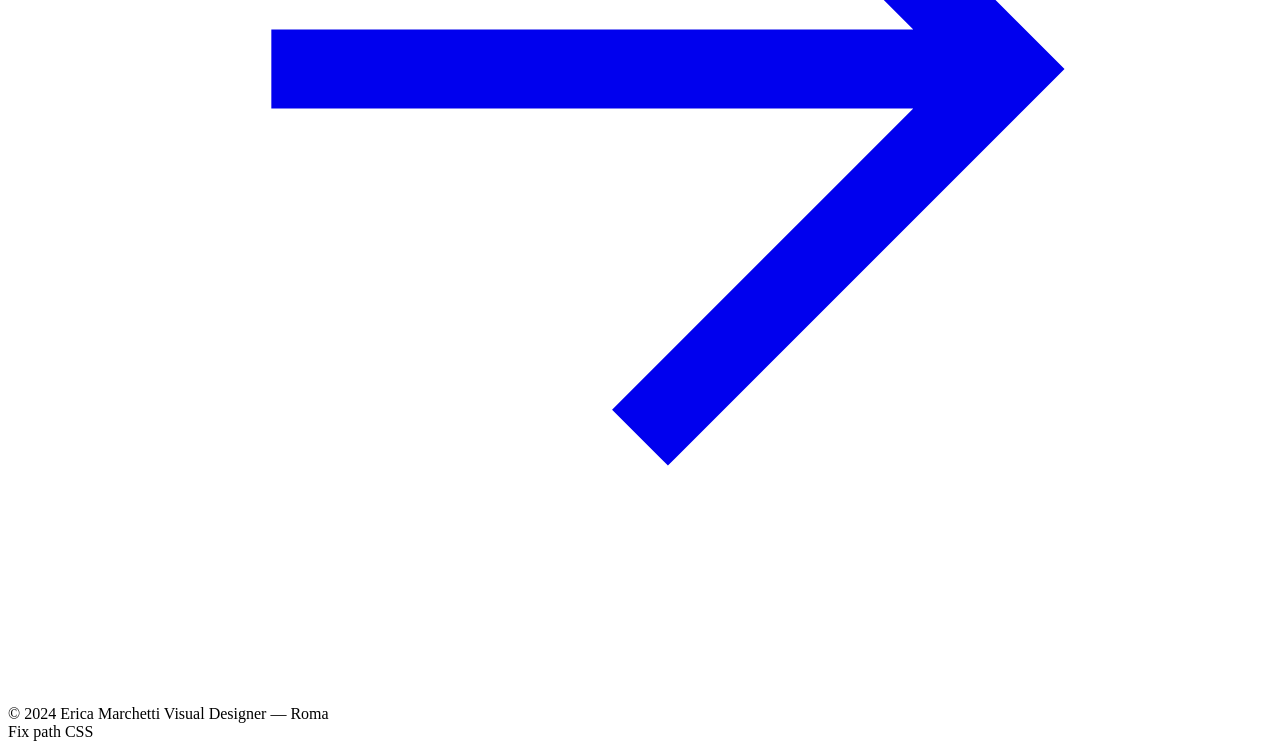
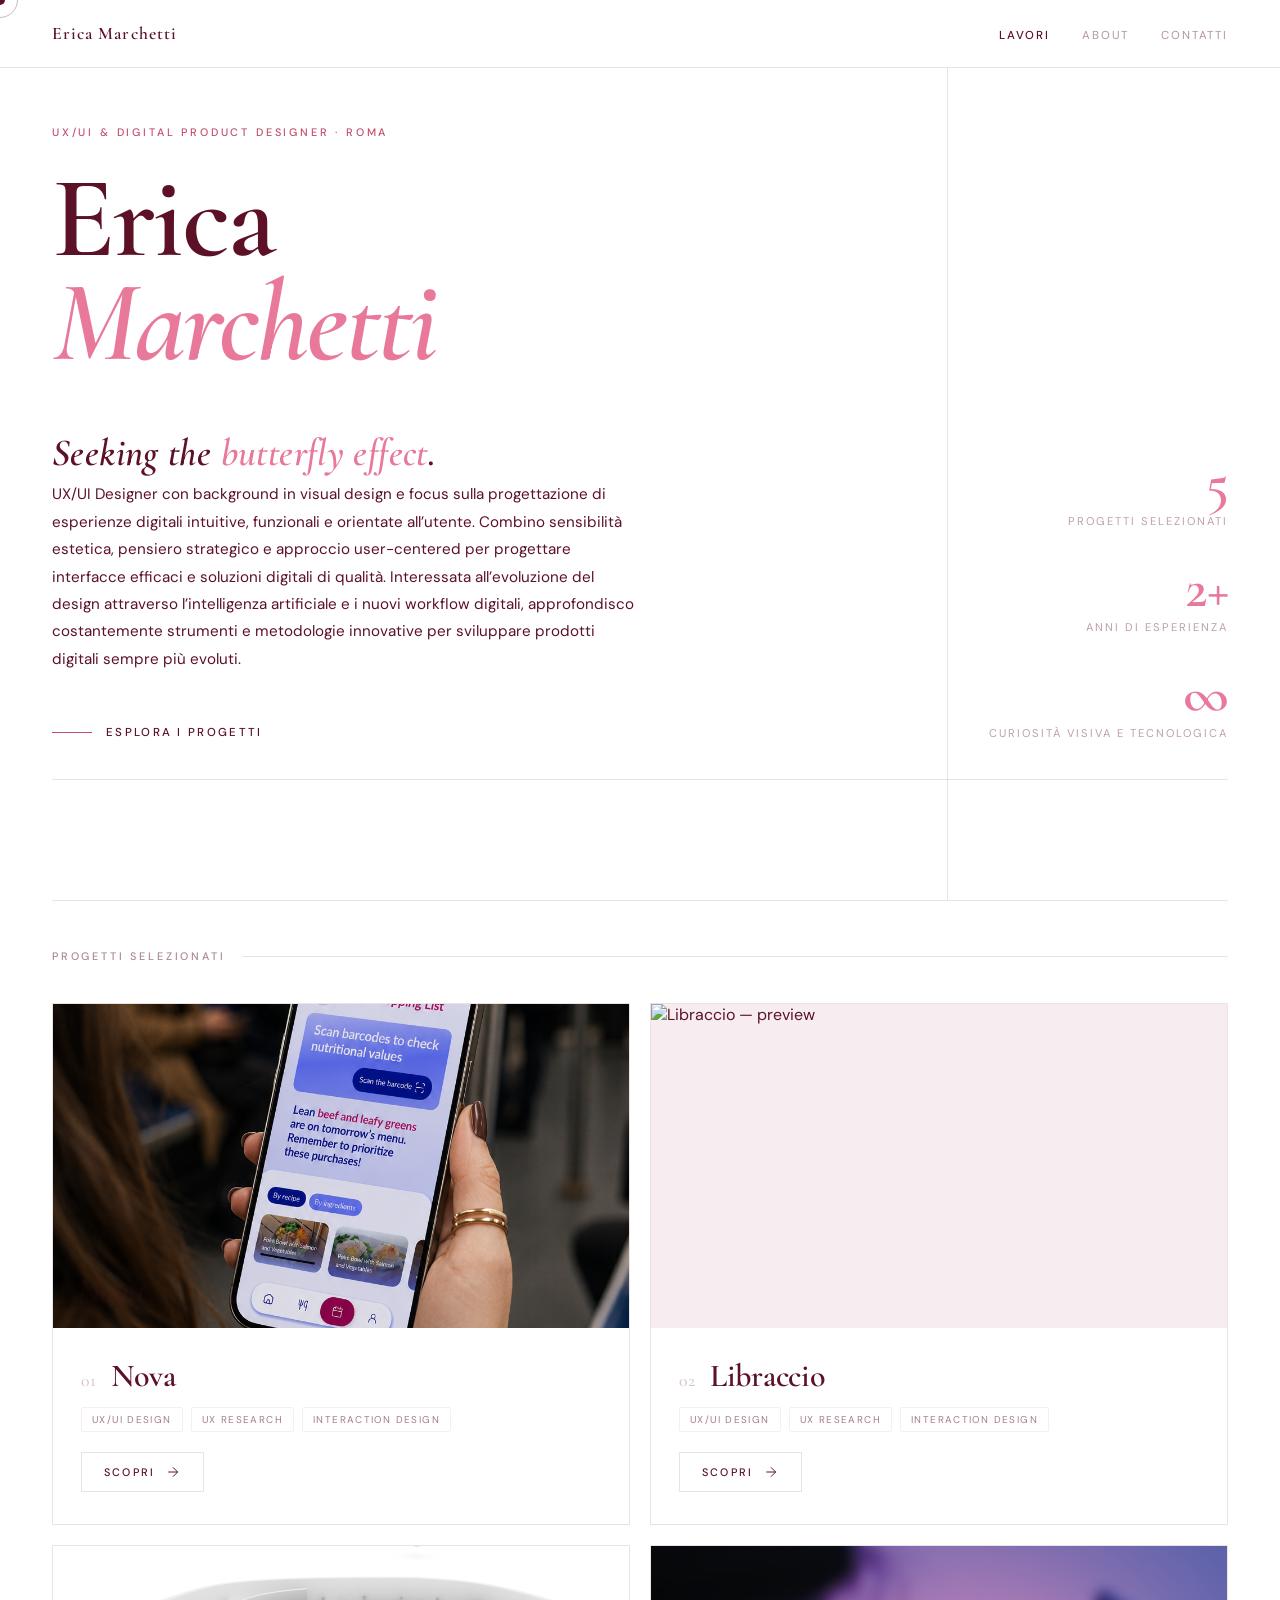
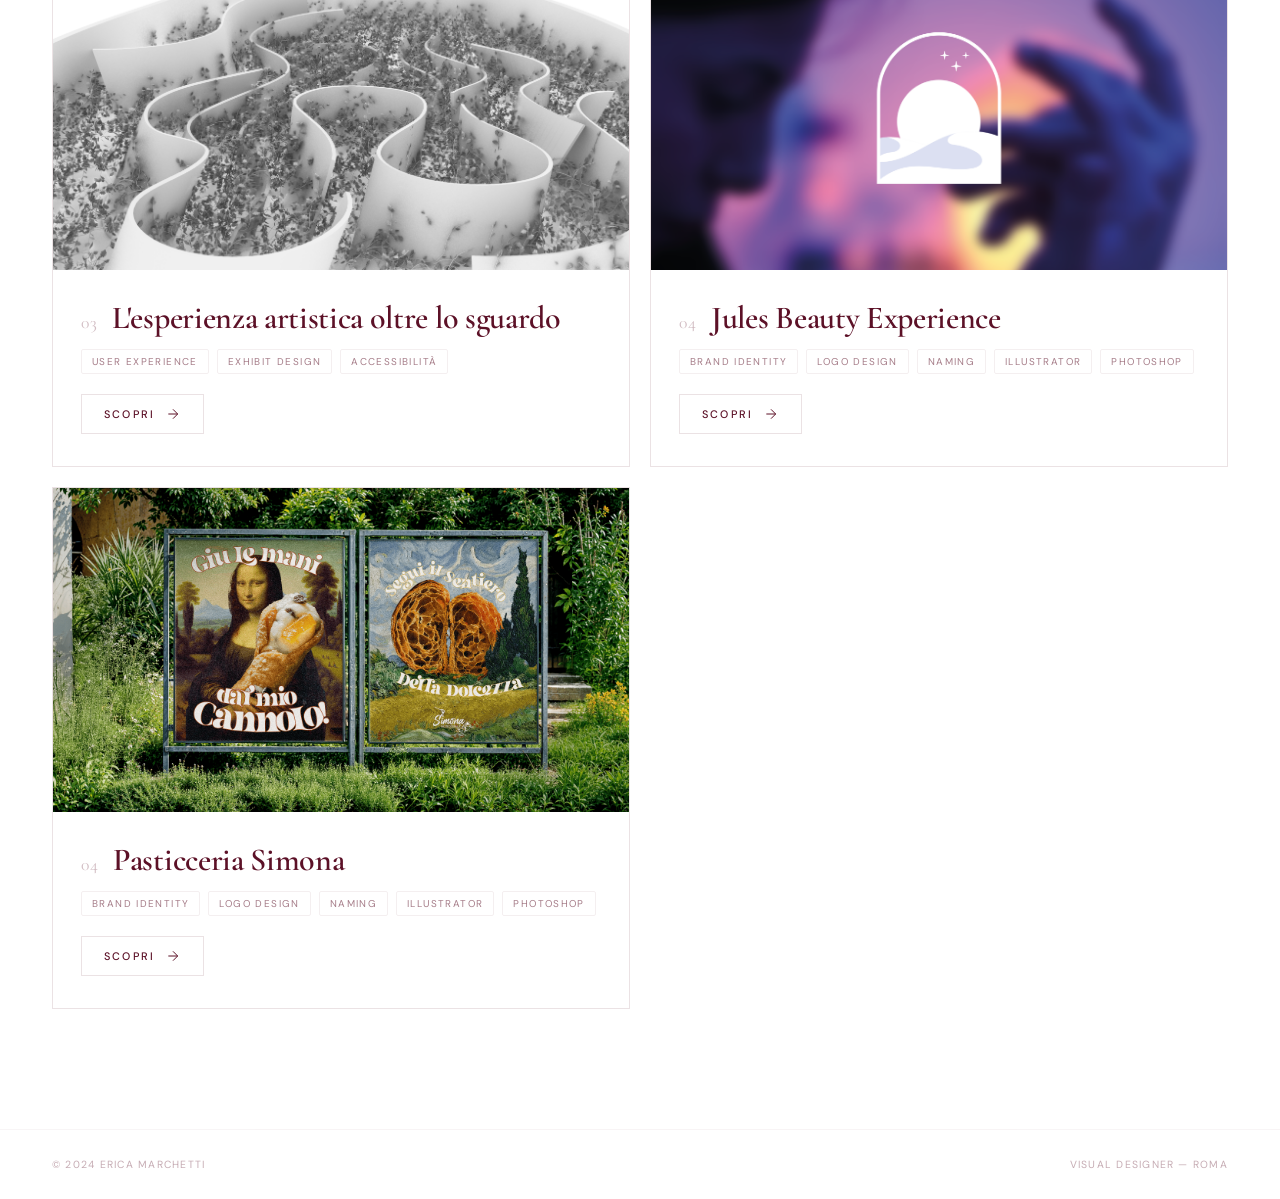
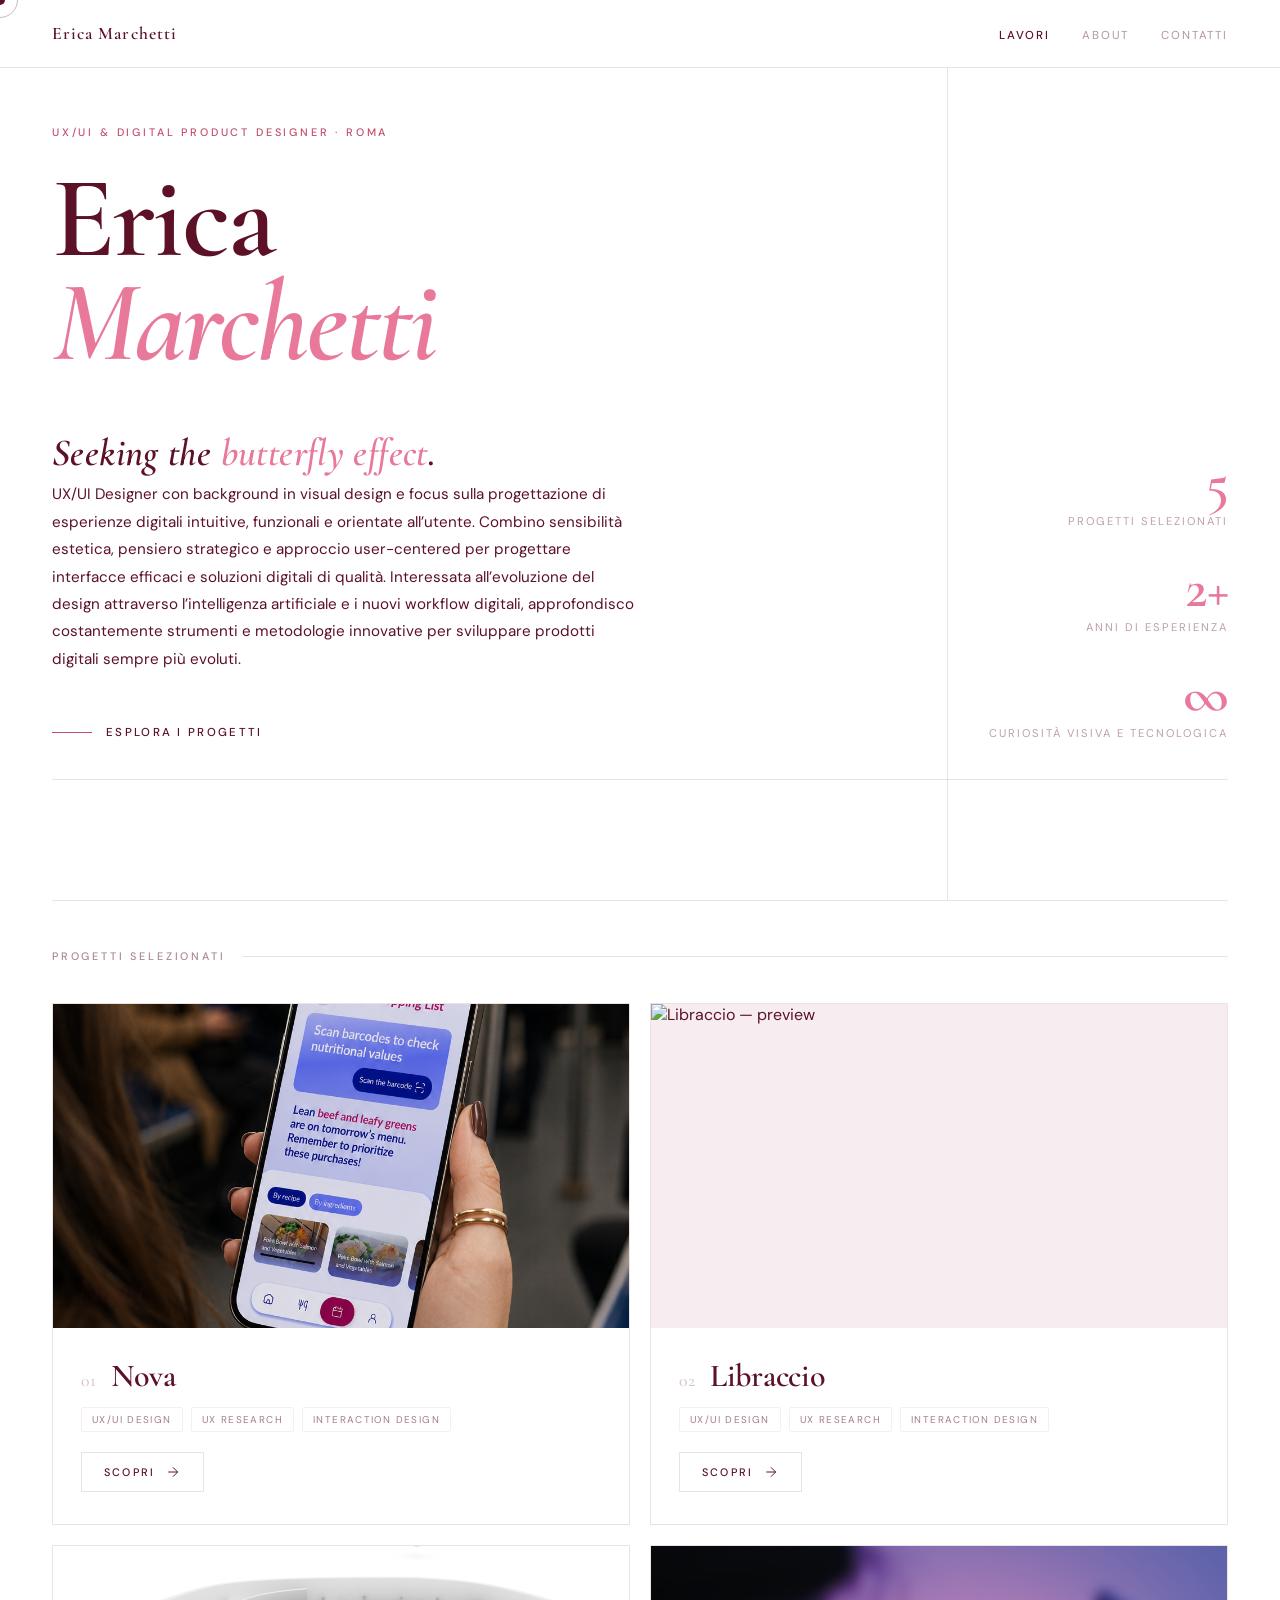
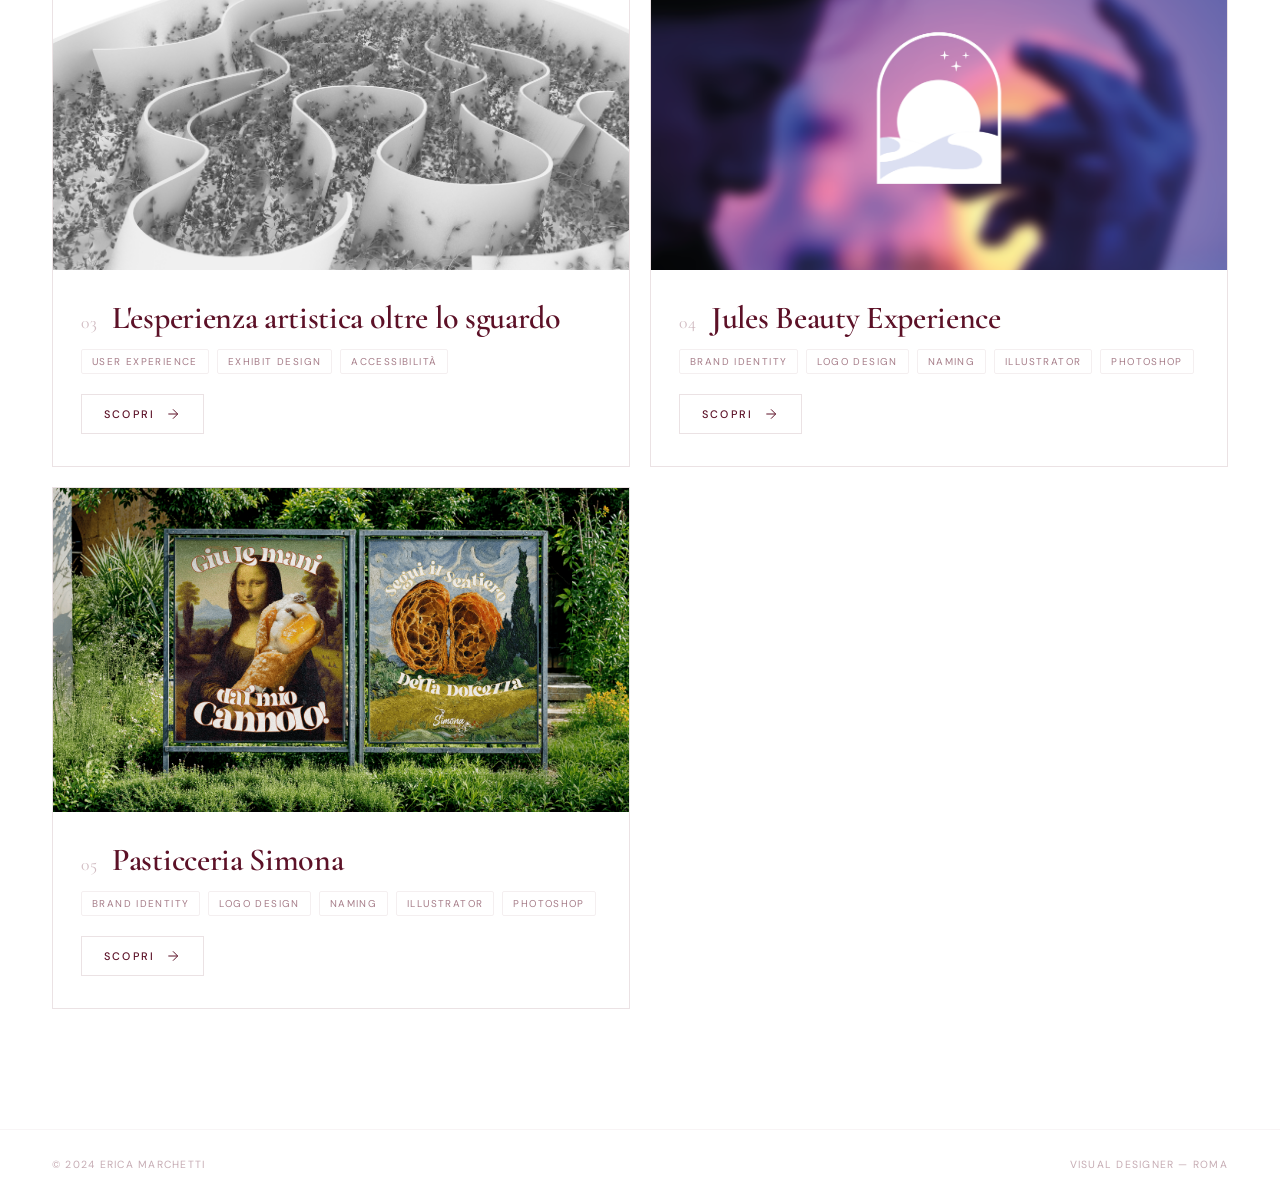
